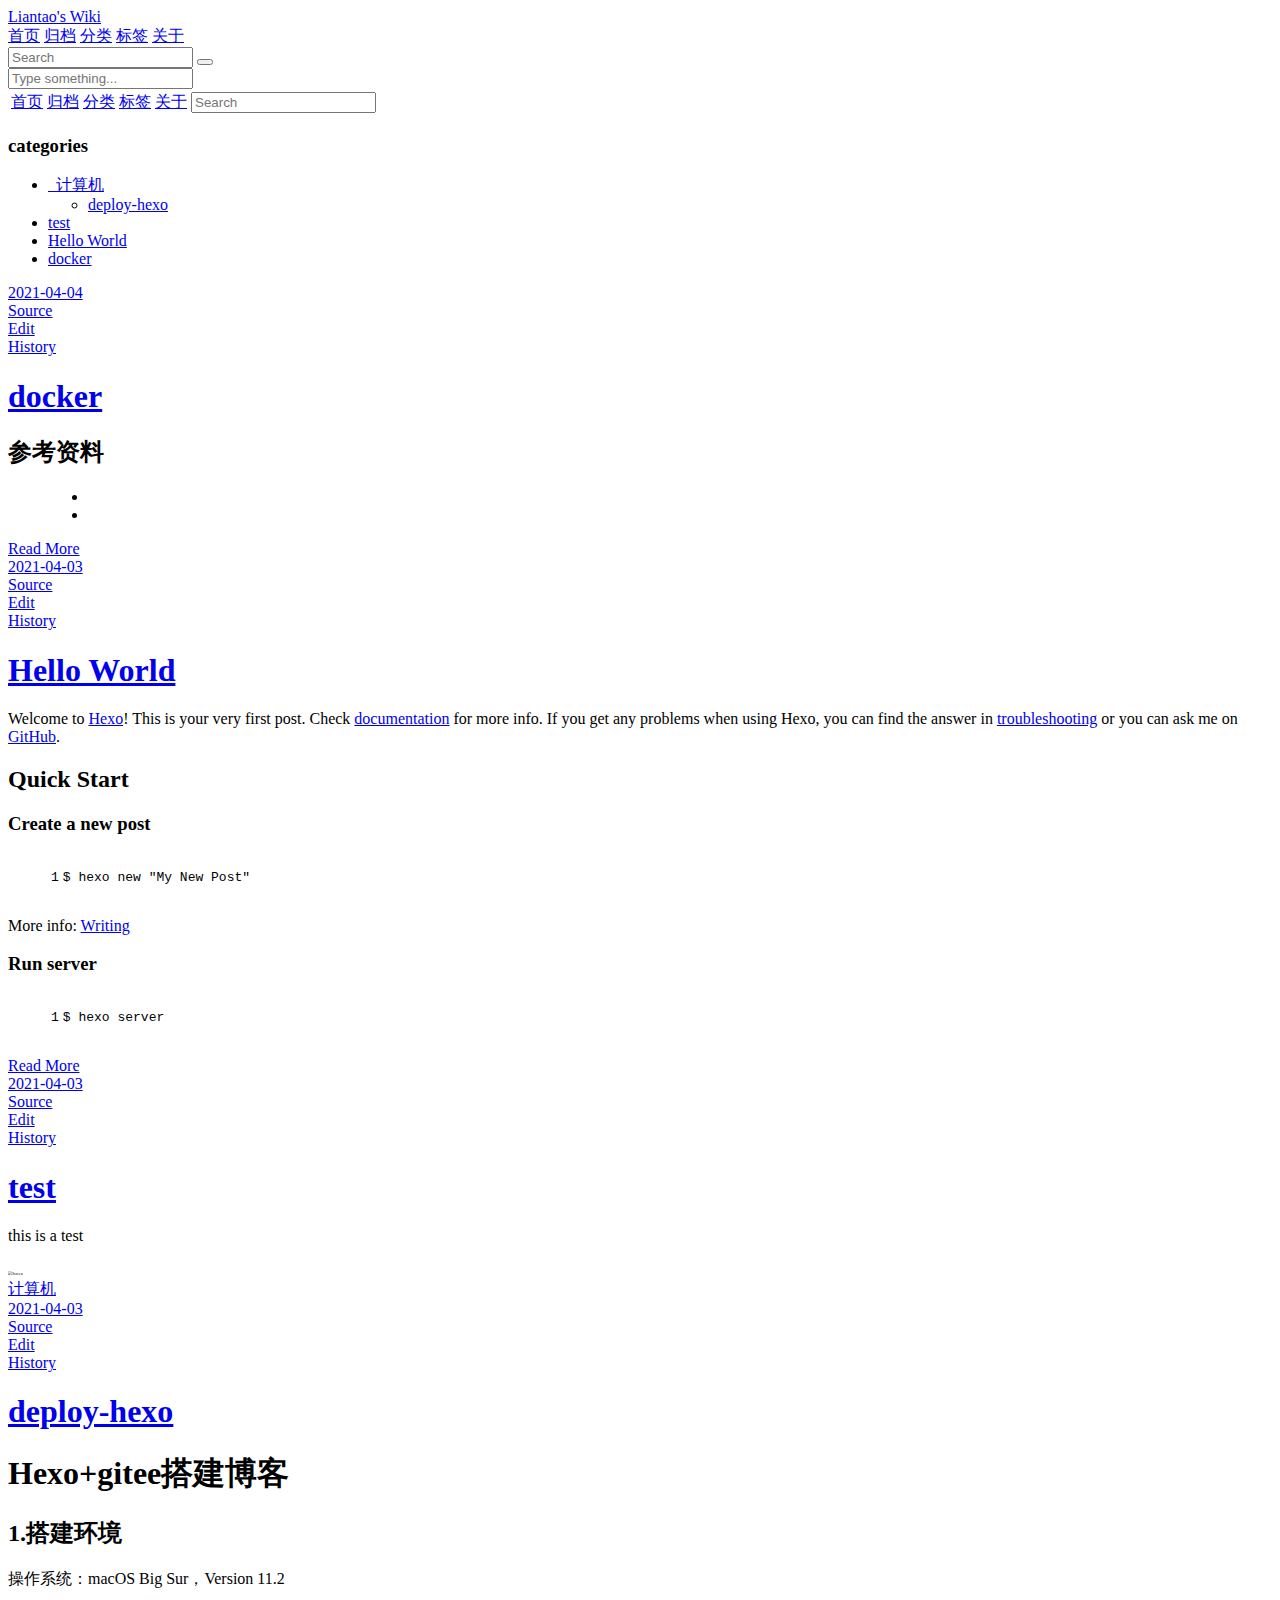
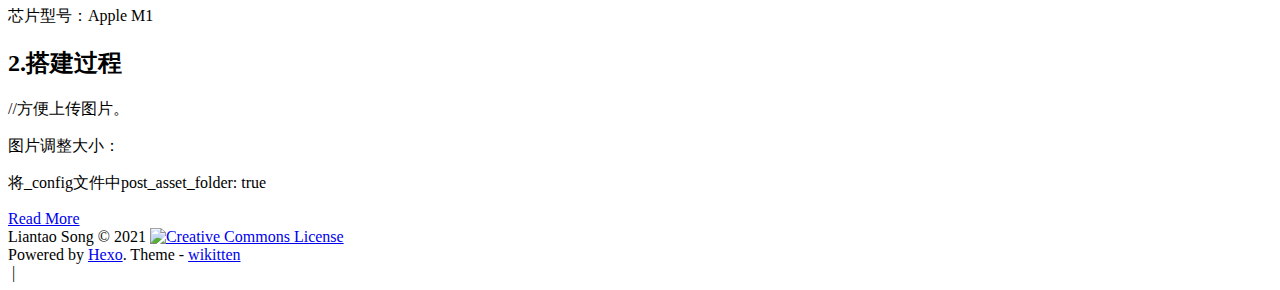
==== index.html @ d0d66e6c "Site updated: 2021-04-04 11:53:54" ====
<!DOCTYPE html>
<html lang=en>
<head>
    <meta charset="utf-8">
    
    <title>Liantao&#39;s Wiki</title>
    
    
        <meta name="keywords" content="Liantao&#39;s Wiki" />
    
    <meta name="viewport" content="width=device-width, initial-scale=1, maximum-scale=1" />
    <meta property="og:type" content="website">
<meta property="og:title" content="Liantao&#39;s Wiki">
<meta property="og:url" content="https://sultimer.gitee.io/blog/index.html">
<meta property="og:site_name" content="Liantao&#39;s Wiki">
<meta property="og:locale" content="en_US">
<meta property="article:author" content="Liantao Song">
<meta name="twitter:card" content="summary">
    

    
        <link rel="alternate" href="/atom.xml" title="Liantao&#39;s Wiki" type="application/atom+xml" />
    

    
        <link rel="icon" href="/blog/favicon.ico" />
    

    
<link rel="stylesheet" href="/blog/libs/font-awesome/css/font-awesome.min.css">

    
<link rel="stylesheet" href="/blog/libs/open-sans/styles.css">

    
<link rel="stylesheet" href="/blog/libs/source-code-pro/styles.css">


    
<link rel="stylesheet" href="/blog/css/style.css">

    
<script src="/blog/libs/jquery/2.1.3/jquery.min.js"></script>

    
<script src="/blog/libs/jquery/plugins/cookie/1.4.1/jquery.cookie.js"></script>

    
    
        
<link rel="stylesheet" href="/blog/libs/lightgallery/css/lightgallery.min.css">

    
    
        
<link rel="stylesheet" href="/blog/libs/justified-gallery/justifiedGallery.min.css">

    
    
    
    


    
        <script async src="//busuanzi.ibruce.info/busuanzi/2.3/busuanzi.pure.mini.js"></script>
    
<meta name="generator" content="Hexo 5.4.0"></head>

<body>
    <div id="container">
        <header id="header">
    <div id="header-main" class="header-inner">
        <div class="outer">
            <a href="/blog/" id="logo">
                <i class="logo"></i>
                <span class="site-title">Liantao&#39;s Wiki</span>
            </a>
            <nav id="main-nav">
                
                    <a class="main-nav-link" href="/blog/">首页</a>
                
                    <a class="main-nav-link" href="/blog/archives">归档</a>
                
                    <a class="main-nav-link" href="/blog/categories">分类</a>
                
                    <a class="main-nav-link" href="/blog/tags">标签</a>
                
                    <a class="main-nav-link" href="/blog/about">关于</a>
                
            </nav>
            
            <div id="search-form-wrap">

    <form class="search-form">
        <input type="text" class="ins-search-input search-form-input" placeholder="Search" />
        <button type="submit" class="search-form-submit"></button>
    </form>
    <div class="ins-search">
    <div class="ins-search-mask"></div>
    <div class="ins-search-container">
        <div class="ins-input-wrapper">
            <input type="text" class="ins-search-input" placeholder="Type something..." />
            <span class="ins-close ins-selectable"><i class="fa fa-times-circle"></i></span>
        </div>
        <div class="ins-section-wrapper">
            <div class="ins-section-container"></div>
        </div>
    </div>
</div>
<script>
(function (window) {
    var INSIGHT_CONFIG = {
        TRANSLATION: {
            POSTS: 'Posts',
            PAGES: 'Pages',
            CATEGORIES: 'Categories',
            TAGS: 'Tags',
            UNTITLED: '(Untitled)',
        },
        ROOT_URL: '/blog/',
        CONTENT_URL: '/blog/content.json',
    };
    window.INSIGHT_CONFIG = INSIGHT_CONFIG;
})(window);
</script>

<script src="/blog/js/insight.js"></script>


</div>
        </div>
    </div>
    <div id="main-nav-mobile" class="header-sub header-inner">
        <table class="menu outer">
            <tr>
                
                    <td><a class="main-nav-link" href="/blog/">首页</a></td>
                
                    <td><a class="main-nav-link" href="/blog/archives">归档</a></td>
                
                    <td><a class="main-nav-link" href="/blog/categories">分类</a></td>
                
                    <td><a class="main-nav-link" href="/blog/tags">标签</a></td>
                
                    <td><a class="main-nav-link" href="/blog/about">关于</a></td>
                
                <td>
                    
    <div class="search-form">
        <input type="text" class="ins-search-input search-form-input" placeholder="Search" />
    </div>

                </td>
            </tr>
        </table>
    </div>
</header>

        <div class="outer">
            
            
                <aside id="sidebar">
   
        
    <div class="widget-wrap" id='categories'>
        <h3 class="widget-title">
            <span>categories</span>
            &nbsp;
            <a id='allExpand' href="#">
                <i class="fa fa-angle-double-down fa-2x"></i>
            </a>
        </h3>
        
        
        
         <ul class="unstyled" id="tree" > 
                    <li class="directory">
                        <a href="#" data-role="directory">
                            <i class="fa fa-folder"></i>
                            &nbsp;
                            计算机
                        </a>
                         <ul class="unstyled" id="tree" >  <li class="file"><a href="/blog/2021/04/03/deploy-hexo/">deploy-hexo</a></li>  </ul> 
                    </li> 
                     <li class="file"><a href="/blog/2021/04/03/test/">test</a></li>  <li class="file"><a href="/blog/2021/04/03/hello-world/">Hello World</a></li>  <li class="file"><a href="/blog/2021/04/04/docker/">docker</a></li>  </ul> 
    </div>
    <script>
        $(document).ready(function() {
            var iconFolderOpenClass  = 'fa-folder-open';
            var iconFolderCloseClass = 'fa-folder';
            var iconAllExpandClass = 'fa-angle-double-down';
            var iconAllPackClass = 'fa-angle-double-up';
            // Handle directory-tree expansion:
            // 左键单独展开目录
            $(document).on('click', '#categories a[data-role="directory"]', function (event) {
                event.preventDefault();

                var icon = $(this).children('.fa');
                var expanded = icon.hasClass(iconFolderOpenClass);
                var subtree = $(this).siblings('ul');
                icon.removeClass(iconFolderOpenClass).removeClass(iconFolderCloseClass);
                if (expanded) {
                    if (typeof subtree != 'undefined') {
                        subtree.slideUp({ duration: 100 });
                    }
                    icon.addClass(iconFolderCloseClass);
                } else {
                    if (typeof subtree != 'undefined') {
                        subtree.slideDown({ duration: 100 });
                    }
                    icon.addClass(iconFolderOpenClass);
                }
            });
            // 右键展开下属所有目录
            $('#categories a[data-role="directory"]').bind("contextmenu", function(event){
                event.preventDefault();
                
                var icon = $(this).children('.fa');
                var expanded = icon.hasClass(iconFolderOpenClass);
                var listNode = $(this).siblings('ul');
                var subtrees = $.merge(listNode.find('li ul'), listNode);
                var icons = $.merge(listNode.find('.fa'), icon);
                icons.removeClass(iconFolderOpenClass).removeClass(iconFolderCloseClass);
                if(expanded) {
                    subtrees.slideUp({ duration: 100 });
                    icons.addClass(iconFolderCloseClass);
                } else {
                    subtrees.slideDown({ duration: 100 });
                    icons.addClass(iconFolderOpenClass);
                }
            })
            // 展开关闭所有目录按钮
            $(document).on('click', '#allExpand', function (event) {
                event.preventDefault();
                
                var icon = $(this).children('.fa');
                var expanded = icon.hasClass(iconAllExpandClass);
                icon.removeClass(iconAllExpandClass).removeClass(iconAllPackClass);
                if(expanded) {
                    $('#sidebar .fa.fa-folder').removeClass('fa-folder').addClass('fa-folder-open')
                    $('#categories li ul').slideDown({ duration: 100 });
                    icon.addClass(iconAllPackClass);
                } else {
                    $('#sidebar .fa.fa-folder-open').removeClass('fa-folder-open').addClass('fa-folder')
                    $('#categories li ul').slideUp({ duration: 100 });
                    icon.addClass(iconAllExpandClass);
                }
            });  
        });
    </script>

    
    <div id="toTop" class="fa fa-angle-up"></div>
</aside>
            
            <section id="main">
        <article id="post-docker" class="article article-type-post" itemscope itemprop="blogPost">
    <div class="article-inner">
        
        
            <header class="article-header">
                
                    <div class="article-meta">
                        
                        
                        
    <div class="article-date">
        <i class="fa fa-calendar"></i>
        <a href="/blog/2021/04/04/docker/">
            <time datetime="2021-04-04T03:53:34.000Z" itemprop="datePublished">2021-04-04</time>
        </a>
    </div>


                        
                            <i class="fa fa-bar-chart"></i>
                            <span id="busuanzi_container_site_pv"><span id="busuanzi_value_page_pv"></span></span>    
                        
                        
                            <div class="article-meta-button">
                                <a target="_blank" rel="noopener" href='https://gitee.com/sultimer/Wiki-site/raw/writing/source/_posts/docker.md'> Source </a>
                            </div>
                            <div class="article-meta-button">
                                <a target="_blank" rel="noopener" href='https://gitee.com/sultimer/Wiki-site/edit/writing/source/_posts/docker.md'> Edit </a>
                            </div>
                            <div class="article-meta-button">
                                <a target="_blank" rel="noopener" href='https://gitee.com/sultimer/Wiki-site/commits/writing/source/_posts/docker.md'> History </a>
                            </div>
                        
                    </div>
                
                
    
        <h1 itemprop="name">
            <a class="article-title" href="/blog/2021/04/04/docker/">docker</a>
        </h1>
    

            </header>
        
        
        <div class="article-entry" itemprop="articleBody">
        
        
            
                
                
                    
                    
                
                    
                    
                
                    
                    
                
                    
                    
                
                    
                    
                
                
                    
                    <p><h2 id="参考资料"><a href="#参考资料" class="headerlink" title="参考资料"></a>参考资料</h2><blockquote>
<ul>
<li><a href></a></li>
<li><a href></a></li>
</ul>
<p>
                
            
        
        
            </div>   
            <div class="article-more-link">
                <a href="/blog/2021/04/04/docker/#more">Read More</a>
            </div>
        
        <footer class="article-footer">
        </footer>
    </div>
</article>






    
        <article id="post-hello-world" class="article article-type-post" itemscope itemprop="blogPost">
    <div class="article-inner">
        
        
            <header class="article-header">
                
                    <div class="article-meta">
                        
                        
                        
    <div class="article-date">
        <i class="fa fa-calendar"></i>
        <a href="/blog/2021/04/03/hello-world/">
            <time datetime="2021-04-03T15:52:24.069Z" itemprop="datePublished">2021-04-03</time>
        </a>
    </div>


                        
                            <i class="fa fa-bar-chart"></i>
                            <span id="busuanzi_container_site_pv"><span id="busuanzi_value_page_pv"></span></span>    
                        
                        
                            <div class="article-meta-button">
                                <a target="_blank" rel="noopener" href='https://gitee.com/sultimer/Wiki-site/raw/writing/source/_posts/hello-world.md'> Source </a>
                            </div>
                            <div class="article-meta-button">
                                <a target="_blank" rel="noopener" href='https://gitee.com/sultimer/Wiki-site/edit/writing/source/_posts/hello-world.md'> Edit </a>
                            </div>
                            <div class="article-meta-button">
                                <a target="_blank" rel="noopener" href='https://gitee.com/sultimer/Wiki-site/commits/writing/source/_posts/hello-world.md'> History </a>
                            </div>
                        
                    </div>
                
                
    
        <h1 itemprop="name">
            <a class="article-title" href="/blog/2021/04/03/hello-world/">Hello World</a>
        </h1>
    

            </header>
        
        
        <div class="article-entry" itemprop="articleBody">
        
        
            
                
                
                    
                    
                
                    
                    
                
                    
                    
                
                    
                    
                
                    
                    
                
                
                    
                    <p><p>Welcome to <a target="_blank" rel="noopener" href="https://hexo.io/">Hexo</a>! This is your very first post. Check <a target="_blank" rel="noopener" href="https://hexo.io/docs/">documentation</a> for more info. If you get any problems when using Hexo, you can find the answer in <a target="_blank" rel="noopener" href="https://hexo.io/docs/troubleshooting.html">troubleshooting</a> or you can ask me on <a target="_blank" rel="noopener" href="https://github.com/hexojs/hexo/issues">GitHub</a>.</p>
<h2 id="Quick-Start"><a href="#Quick-Start" class="headerlink" title="Quick Start"></a>Quick Start</h2><h3 id="Create-a-new-post"><a href="#Create-a-new-post" class="headerlink" title="Create a new post"></a>Create a new post</h3><figure class="highlight bash"><table><tr><td class="gutter"><pre><span class="line">1</span><br></pre></td><td class="code"><pre><span class="line">$ hexo new <span class="string">&quot;My New Post&quot;</span></span><br></pre></td></tr></table></figure>

<p>More info: <a target="_blank" rel="noopener" href="https://hexo.io/docs/writing.html">Writing</a></p>
<h3 id="Run-server"><a href="#Run-server" class="headerlink" title="Run server"></a>Run server</h3><figure class="highlight bash"><table><tr><td class="gutter"><pre><span class="line">1</span><br></pre></td><td class="code"><pre><span class="line">$ hexo server</span><br></pre></td></tr></table></figure>
<p>
                
            
        
        
            </div>   
            <div class="article-more-link">
                <a href="/blog/2021/04/03/hello-world/#more">Read More</a>
            </div>
        
        <footer class="article-footer">
        </footer>
    </div>
</article>






    
        <article id="post-test" class="article article-type-post" itemscope itemprop="blogPost">
    <div class="article-inner">
        
        
            <header class="article-header">
                
                    <div class="article-meta">
                        
                        
                        
    <div class="article-date">
        <i class="fa fa-calendar"></i>
        <a href="/blog/2021/04/03/test/">
            <time datetime="2021-04-03T14:16:32.000Z" itemprop="datePublished">2021-04-03</time>
        </a>
    </div>


                        
                            <i class="fa fa-bar-chart"></i>
                            <span id="busuanzi_container_site_pv"><span id="busuanzi_value_page_pv"></span></span>    
                        
                        
                            <div class="article-meta-button">
                                <a target="_blank" rel="noopener" href='https://gitee.com/sultimer/Wiki-site/raw/writing/source/_posts/test.md'> Source </a>
                            </div>
                            <div class="article-meta-button">
                                <a target="_blank" rel="noopener" href='https://gitee.com/sultimer/Wiki-site/edit/writing/source/_posts/test.md'> Edit </a>
                            </div>
                            <div class="article-meta-button">
                                <a target="_blank" rel="noopener" href='https://gitee.com/sultimer/Wiki-site/commits/writing/source/_posts/test.md'> History </a>
                            </div>
                        
                    </div>
                
                
    
        <h1 itemprop="name">
            <a class="article-title" href="/blog/2021/04/03/test/">test</a>
        </h1>
    

            </header>
        
        
        <div class="article-entry" itemprop="articleBody">
        
        
            
                
                
                    
                    
                
                    
                    
                
                    
                    
                
                    
                    
                
            
        
        
            <p>this is a test</p>
<img src="/blog/2021/04/03/test/Screen.png" alt="Screen" style="zoom:25%;">


            </div>
        
        <footer class="article-footer">
        </footer>
    </div>
</article>






    
        <article id="post-deploy-hexo" class="article article-type-post" itemscope itemprop="blogPost">
    <div class="article-inner">
        
        
            <header class="article-header">
                
                    <div class="article-meta">
                        
    <div class="article-category">
    	<i class="fa fa-folder"></i>
        <a class="article-category-link" href="/blog/categories/%E8%AE%A1%E7%AE%97%E6%9C%BA/">计算机</a>
    </div>

                        
                        
    <div class="article-date">
        <i class="fa fa-calendar"></i>
        <a href="/blog/2021/04/03/deploy-hexo/">
            <time datetime="2021-04-03T05:39:02.000Z" itemprop="datePublished">2021-04-03</time>
        </a>
    </div>


                        
                            <i class="fa fa-bar-chart"></i>
                            <span id="busuanzi_container_site_pv"><span id="busuanzi_value_page_pv"></span></span>    
                        
                        
                            <div class="article-meta-button">
                                <a target="_blank" rel="noopener" href='https://gitee.com/sultimer/Wiki-site/raw/writing/source/_posts/deploy-hexo.md'> Source </a>
                            </div>
                            <div class="article-meta-button">
                                <a target="_blank" rel="noopener" href='https://gitee.com/sultimer/Wiki-site/edit/writing/source/_posts/deploy-hexo.md'> Edit </a>
                            </div>
                            <div class="article-meta-button">
                                <a target="_blank" rel="noopener" href='https://gitee.com/sultimer/Wiki-site/commits/writing/source/_posts/deploy-hexo.md'> History </a>
                            </div>
                        
                    </div>
                
                
    
        <h1 itemprop="name">
            <a class="article-title" href="/blog/2021/04/03/deploy-hexo/">deploy-hexo</a>
        </h1>
    

            </header>
        
        
        <div class="article-entry" itemprop="articleBody">
        
        
            
                
                
                    
                    
                
                    
                    
                
                    
                    
                
                    
                    
                
                    
                    
                
                
                    
                    <p><h1 id="Hexo-gitee搭建博客"><a href="#Hexo-gitee搭建博客" class="headerlink" title="Hexo+gitee搭建博客"></a>Hexo+gitee搭建博客</h1><h2 id="1-搭建环境"><a href="#1-搭建环境" class="headerlink" title="1.搭建环境"></a>1.搭建环境</h2><p>操作系统：macOS Big Sur，Version 11.2</p>
<p>芯片型号：Apple M1</p>
<h2 id="2-搭建过程"><a href="#2-搭建过程" class="headerlink" title="2.搭建过程"></a>2.搭建过程</h2><p>//方便上传图片。</p>
<p>图片调整大小：</p>
<p>将_config文件中post_asset_folder: true </p>
<p>
                
            
        
        
            </div>   
            <div class="article-more-link">
                <a href="/blog/2021/04/03/deploy-hexo/#more">Read More</a>
            </div>
        
        <footer class="article-footer">
        </footer>
    </div>
</article>






    
</section>
        </div>
        <footer id="footer">
    <div class="outer">
        <div id="footer-info" class="inner">
            Liantao Song &copy; 2021 
            <a rel="license noopener" target="_blank" href="http://creativecommons.org/licenses/by-nc-nd/4.0/"><img alt="Creative Commons License" style="border-width:0" src="https://i.creativecommons.org/l/by-nc-nd/4.0/80x15.png" /></a>
            <br> Powered by <a href="http://hexo.io/" target="_blank">Hexo</a>. Theme - <a target="_blank" rel="noopener" href="https://github.com/zthxxx/hexo-theme-Wikitten">wikitten</a>
            
                <br>
                <span id="busuanzi_container_site_pv"><i class="fa fa-eye"></i> <span id="busuanzi_value_site_pv"></span></span>
                &nbsp;|&nbsp;
                <span id="busuanzi_container_site_pv"><i class="fa fa-user"></i> <span id="busuanzi_value_site_uv"></span></span>
            
        </div>
    </div>
</footer>

        

    
        
<script src="/blog/libs/lightgallery/js/lightgallery.min.js"></script>

        
<script src="/blog/libs/lightgallery/js/lg-thumbnail.min.js"></script>

        
<script src="/blog/libs/lightgallery/js/lg-pager.min.js"></script>

        
<script src="/blog/libs/lightgallery/js/lg-autoplay.min.js"></script>

        
<script src="/blog/libs/lightgallery/js/lg-fullscreen.min.js"></script>

        
<script src="/blog/libs/lightgallery/js/lg-zoom.min.js"></script>

        
<script src="/blog/libs/lightgallery/js/lg-hash.min.js"></script>

        
<script src="/blog/libs/lightgallery/js/lg-share.min.js"></script>

        
<script src="/blog/libs/lightgallery/js/lg-video.min.js"></script>

    
    
        
<script src="/blog/libs/justified-gallery/jquery.justifiedGallery.min.js"></script>

    
    
        <script type="text/x-mathjax-config">
    MathJax.Hub.Config({
        tex2jax: {
            inlineMath: [ ["$","$"], ["\\(","\\)"] ],
            skipTags: ['script', 'noscript', 'style', 'textarea', 'pre', 'code'],
            processEscapes: true,
            TeX: {
                equationNumbers: {
                  autoNumber: 'AMS'
                }
            }
        }
    });
    MathJax.Hub.Queue(function() {
        var all = MathJax.Hub.getAllJax();
        for (var i = 0; i < all.length; ++i)
            all[i].SourceElement().parentNode.className += ' has-jax';
    });
</script>
<script async src="//cdnjs.cloudflare.com/ajax/libs/mathjax/2.7.1/MathJax.js?config=TeX-AMS-MML_HTMLorMML"></script>
    



<!-- Custom Scripts -->

<script src="/blog/js/main.js"></script>


    </div>
</body>
</html>
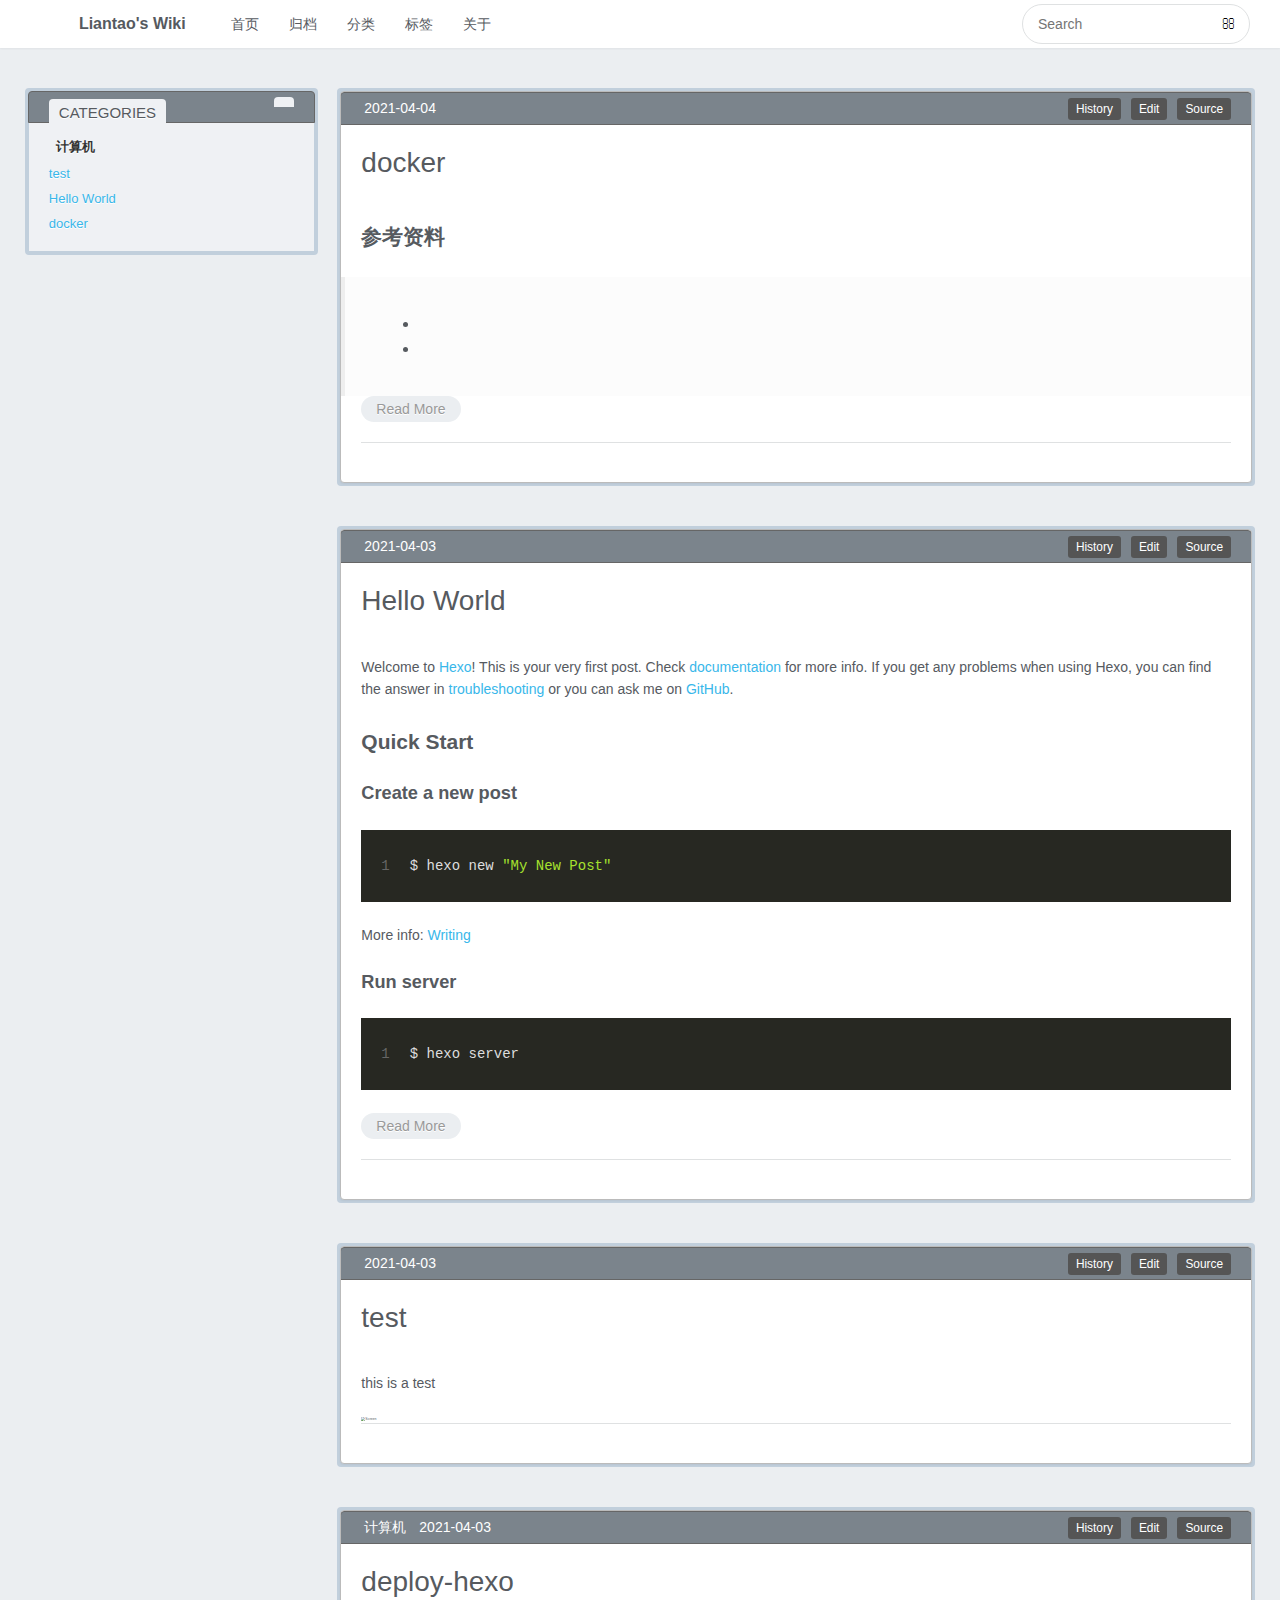
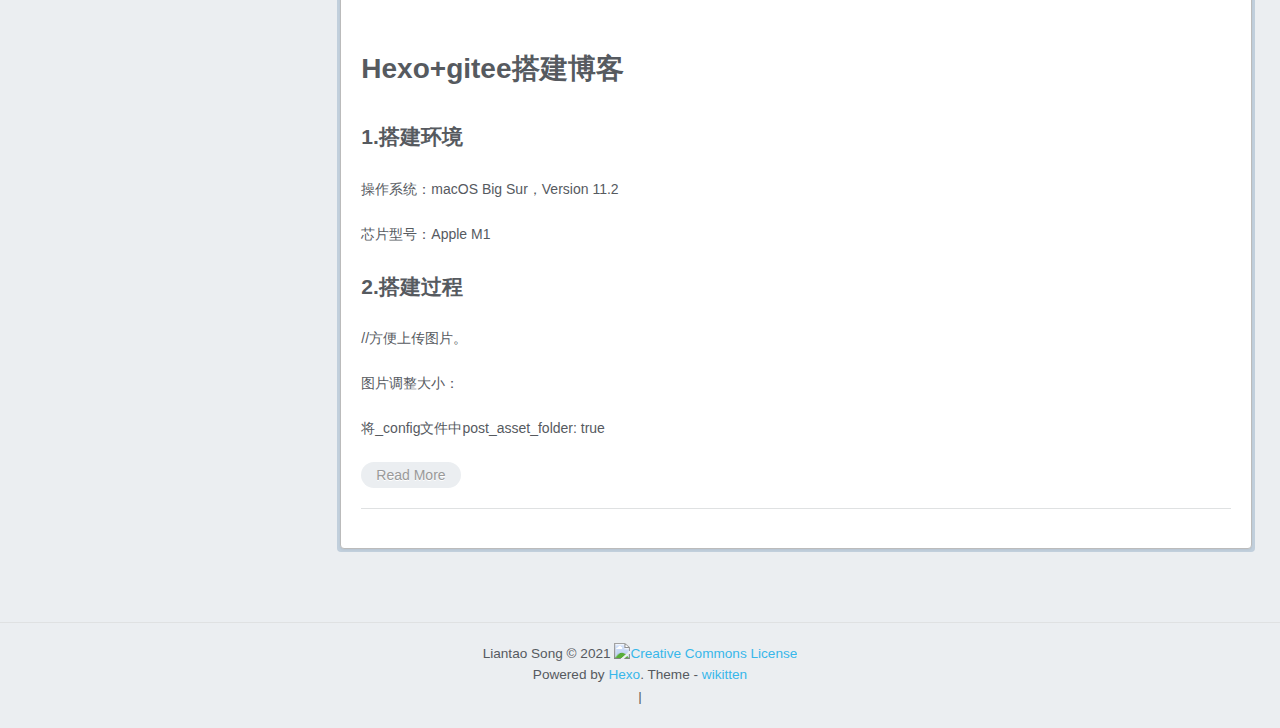
==== commit 35a92a62: "Site updated: 2021-04-04 12:45:49" ====
--- a/index.html
+++ b/index.html
@@ -11,7 +11,7 @@
     <meta name="viewport" content="width=device-width, initial-scale=1, maximum-scale=1" />
     <meta property="og:type" content="website">
 <meta property="og:title" content="Liantao&#39;s Wiki">
-<meta property="og:url" content="https://sultimer.gitee.io/blog/index.html">
+<meta property="og:url" content="https://sultimer.github.io/index.html">
 <meta property="og:site_name" content="Liantao&#39;s Wiki">
 <meta property="og:locale" content="en_US">
 <meta property="article:author" content="Liantao Song">
@@ -23,37 +23,37 @@
     
 
     
-        <link rel="icon" href="/blog/favicon.ico" />
-    
-
-    
-<link rel="stylesheet" href="/blog/libs/font-awesome/css/font-awesome.min.css">
-
-    
-<link rel="stylesheet" href="/blog/libs/open-sans/styles.css">
-
-    
-<link rel="stylesheet" href="/blog/libs/source-code-pro/styles.css">
-
-
-    
-<link rel="stylesheet" href="/blog/css/style.css">
-
-    
-<script src="/blog/libs/jquery/2.1.3/jquery.min.js"></script>
-
-    
-<script src="/blog/libs/jquery/plugins/cookie/1.4.1/jquery.cookie.js"></script>
-
-    
-    
-        
-<link rel="stylesheet" href="/blog/libs/lightgallery/css/lightgallery.min.css">
-
-    
-    
-        
-<link rel="stylesheet" href="/blog/libs/justified-gallery/justifiedGallery.min.css">
+        <link rel="icon" href="/favicon.ico" />
+    
+
+    
+<link rel="stylesheet" href="/libs/font-awesome/css/font-awesome.min.css">
+
+    
+<link rel="stylesheet" href="/libs/open-sans/styles.css">
+
+    
+<link rel="stylesheet" href="/libs/source-code-pro/styles.css">
+
+
+    
+<link rel="stylesheet" href="/css/style.css">
+
+    
+<script src="/libs/jquery/2.1.3/jquery.min.js"></script>
+
+    
+<script src="/libs/jquery/plugins/cookie/1.4.1/jquery.cookie.js"></script>
+
+    
+    
+        
+<link rel="stylesheet" href="/libs/lightgallery/css/lightgallery.min.css">
+
+    
+    
+        
+<link rel="stylesheet" href="/libs/justified-gallery/justifiedGallery.min.css">
 
     
     
@@ -71,21 +71,21 @@
         <header id="header">
     <div id="header-main" class="header-inner">
         <div class="outer">
-            <a href="/blog/" id="logo">
+            <a href="/" id="logo">
                 <i class="logo"></i>
                 <span class="site-title">Liantao&#39;s Wiki</span>
             </a>
             <nav id="main-nav">
                 
-                    <a class="main-nav-link" href="/blog/">首页</a>
-                
-                    <a class="main-nav-link" href="/blog/archives">归档</a>
-                
-                    <a class="main-nav-link" href="/blog/categories">分类</a>
-                
-                    <a class="main-nav-link" href="/blog/tags">标签</a>
-                
-                    <a class="main-nav-link" href="/blog/about">关于</a>
+                    <a class="main-nav-link" href="/">首页</a>
+                
+                    <a class="main-nav-link" href="/archives">归档</a>
+                
+                    <a class="main-nav-link" href="/categories">分类</a>
+                
+                    <a class="main-nav-link" href="/tags">标签</a>
+                
+                    <a class="main-nav-link" href="/about">关于</a>
                 
             </nav>
             
@@ -117,14 +117,14 @@
             TAGS: 'Tags',
             UNTITLED: '(Untitled)',
         },
-        ROOT_URL: '/blog/',
-        CONTENT_URL: '/blog/content.json',
+        ROOT_URL: '/',
+        CONTENT_URL: '/content.json',
     };
     window.INSIGHT_CONFIG = INSIGHT_CONFIG;
 })(window);
 </script>
 
-<script src="/blog/js/insight.js"></script>
+<script src="/js/insight.js"></script>
 
 
 </div>
@@ -134,15 +134,15 @@
         <table class="menu outer">
             <tr>
                 
-                    <td><a class="main-nav-link" href="/blog/">首页</a></td>
-                
-                    <td><a class="main-nav-link" href="/blog/archives">归档</a></td>
-                
-                    <td><a class="main-nav-link" href="/blog/categories">分类</a></td>
-                
-                    <td><a class="main-nav-link" href="/blog/tags">标签</a></td>
-                
-                    <td><a class="main-nav-link" href="/blog/about">关于</a></td>
+                    <td><a class="main-nav-link" href="/">首页</a></td>
+                
+                    <td><a class="main-nav-link" href="/archives">归档</a></td>
+                
+                    <td><a class="main-nav-link" href="/categories">分类</a></td>
+                
+                    <td><a class="main-nav-link" href="/tags">标签</a></td>
+                
+                    <td><a class="main-nav-link" href="/about">关于</a></td>
                 
                 <td>
                     
@@ -180,9 +180,9 @@
                             &nbsp;
                             计算机
                         </a>
-                         <ul class="unstyled" id="tree" >  <li class="file"><a href="/blog/2021/04/03/deploy-hexo/">deploy-hexo</a></li>  </ul> 
+                         <ul class="unstyled" id="tree" >  <li class="file"><a href="/2021/04/03/deploy-hexo/">deploy-hexo</a></li>  </ul> 
                     </li> 
-                     <li class="file"><a href="/blog/2021/04/03/test/">test</a></li>  <li class="file"><a href="/blog/2021/04/03/hello-world/">Hello World</a></li>  <li class="file"><a href="/blog/2021/04/04/docker/">docker</a></li>  </ul> 
+                     <li class="file"><a href="/2021/04/03/test/">test</a></li>  <li class="file"><a href="/2021/04/03/hello-world/">Hello World</a></li>  <li class="file"><a href="/2021/04/04/docker/">docker</a></li>  </ul> 
     </div>
     <script>
         $(document).ready(function() {
@@ -266,7 +266,7 @@
                         
     <div class="article-date">
         <i class="fa fa-calendar"></i>
-        <a href="/blog/2021/04/04/docker/">
+        <a href="/2021/04/04/docker/">
             <time datetime="2021-04-04T03:53:34.000Z" itemprop="datePublished">2021-04-04</time>
         </a>
     </div>
@@ -292,7 +292,7 @@
                 
     
         <h1 itemprop="name">
-            <a class="article-title" href="/blog/2021/04/04/docker/">docker</a>
+            <a class="article-title" href="/2021/04/04/docker/">docker</a>
         </h1>
     
 
@@ -334,7 +334,7 @@
         
             </div>   
             <div class="article-more-link">
-                <a href="/blog/2021/04/04/docker/#more">Read More</a>
+                <a href="/2021/04/04/docker/#more">Read More</a>
             </div>
         
         <footer class="article-footer">
@@ -360,7 +360,7 @@
                         
     <div class="article-date">
         <i class="fa fa-calendar"></i>
-        <a href="/blog/2021/04/03/hello-world/">
+        <a href="/2021/04/03/hello-world/">
             <time datetime="2021-04-03T15:52:24.069Z" itemprop="datePublished">2021-04-03</time>
         </a>
     </div>
@@ -386,7 +386,7 @@
                 
     
         <h1 itemprop="name">
-            <a class="article-title" href="/blog/2021/04/03/hello-world/">Hello World</a>
+            <a class="article-title" href="/2021/04/03/hello-world/">Hello World</a>
         </h1>
     
 
@@ -428,7 +428,7 @@
         
             </div>   
             <div class="article-more-link">
-                <a href="/blog/2021/04/03/hello-world/#more">Read More</a>
+                <a href="/2021/04/03/hello-world/#more">Read More</a>
             </div>
         
         <footer class="article-footer">
@@ -454,7 +454,7 @@
                         
     <div class="article-date">
         <i class="fa fa-calendar"></i>
-        <a href="/blog/2021/04/03/test/">
+        <a href="/2021/04/03/test/">
             <time datetime="2021-04-03T14:16:32.000Z" itemprop="datePublished">2021-04-03</time>
         </a>
     </div>
@@ -480,7 +480,7 @@
                 
     
         <h1 itemprop="name">
-            <a class="article-title" href="/blog/2021/04/03/test/">test</a>
+            <a class="article-title" href="/2021/04/03/test/">test</a>
         </h1>
     
 
@@ -509,7 +509,7 @@
         
         
             <p>this is a test</p>
-<img src="/blog/2021/04/03/test/Screen.png" alt="Screen" style="zoom:25%;">
+<img src="/2021/04/03/test/Screen.png" alt="Screen" style="zoom:25%;">
 
 
             </div>
@@ -535,14 +535,14 @@
                         
     <div class="article-category">
     	<i class="fa fa-folder"></i>
-        <a class="article-category-link" href="/blog/categories/%E8%AE%A1%E7%AE%97%E6%9C%BA/">计算机</a>
+        <a class="article-category-link" href="/categories/%E8%AE%A1%E7%AE%97%E6%9C%BA/">计算机</a>
     </div>
 
                         
                         
     <div class="article-date">
         <i class="fa fa-calendar"></i>
-        <a href="/blog/2021/04/03/deploy-hexo/">
+        <a href="/2021/04/03/deploy-hexo/">
             <time datetime="2021-04-03T05:39:02.000Z" itemprop="datePublished">2021-04-03</time>
         </a>
     </div>
@@ -568,7 +568,7 @@
                 
     
         <h1 itemprop="name">
-            <a class="article-title" href="/blog/2021/04/03/deploy-hexo/">deploy-hexo</a>
+            <a class="article-title" href="/2021/04/03/deploy-hexo/">deploy-hexo</a>
         </h1>
     
 
@@ -610,7 +610,7 @@
         
             </div>   
             <div class="article-more-link">
-                <a href="/blog/2021/04/03/deploy-hexo/#more">Read More</a>
+                <a href="/2021/04/03/deploy-hexo/#more">Read More</a>
             </div>
         
         <footer class="article-footer">
@@ -646,36 +646,36 @@
 
     
         
-<script src="/blog/libs/lightgallery/js/lightgallery.min.js"></script>
-
-        
-<script src="/blog/libs/lightgallery/js/lg-thumbnail.min.js"></script>
-
-        
-<script src="/blog/libs/lightgallery/js/lg-pager.min.js"></script>
-
-        
-<script src="/blog/libs/lightgallery/js/lg-autoplay.min.js"></script>
-
-        
-<script src="/blog/libs/lightgallery/js/lg-fullscreen.min.js"></script>
-
-        
-<script src="/blog/libs/lightgallery/js/lg-zoom.min.js"></script>
-
-        
-<script src="/blog/libs/lightgallery/js/lg-hash.min.js"></script>
-
-        
-<script src="/blog/libs/lightgallery/js/lg-share.min.js"></script>
-
-        
-<script src="/blog/libs/lightgallery/js/lg-video.min.js"></script>
-
-    
-    
-        
-<script src="/blog/libs/justified-gallery/jquery.justifiedGallery.min.js"></script>
+<script src="/libs/lightgallery/js/lightgallery.min.js"></script>
+
+        
+<script src="/libs/lightgallery/js/lg-thumbnail.min.js"></script>
+
+        
+<script src="/libs/lightgallery/js/lg-pager.min.js"></script>
+
+        
+<script src="/libs/lightgallery/js/lg-autoplay.min.js"></script>
+
+        
+<script src="/libs/lightgallery/js/lg-fullscreen.min.js"></script>
+
+        
+<script src="/libs/lightgallery/js/lg-zoom.min.js"></script>
+
+        
+<script src="/libs/lightgallery/js/lg-hash.min.js"></script>
+
+        
+<script src="/libs/lightgallery/js/lg-share.min.js"></script>
+
+        
+<script src="/libs/lightgallery/js/lg-video.min.js"></script>
+
+    
+    
+        
+<script src="/libs/justified-gallery/jquery.justifiedGallery.min.js"></script>
 
     
     
@@ -705,7 +705,7 @@
 
 <!-- Custom Scripts -->
 
-<script src="/blog/js/main.js"></script>
+<script src="/js/main.js"></script>
 
 
     </div>
--- a/css/style.css
+++ b/css/style.css
@@ -0,0 +1,2357 @@
+body {
+  width: 100%;
+}
+body:before,
+body:after {
+  content: "";
+  display: table;
+}
+body:after {
+  clear: both;
+}
+html,
+body,
+div,
+span,
+applet,
+object,
+iframe,
+h1,
+h2,
+h3,
+h4,
+h5,
+h6,
+p,
+blockquote,
+pre,
+a,
+abbr,
+acronym,
+address,
+big,
+cite,
+code,
+del,
+dfn,
+em,
+img,
+ins,
+kbd,
+q,
+s,
+samp,
+small,
+strike,
+strong,
+sub,
+sup,
+tt,
+var,
+dl,
+dt,
+dd,
+ol,
+ul,
+li,
+fieldset,
+form,
+label,
+legend,
+table,
+caption,
+tbody,
+tfoot,
+thead,
+tr,
+th,
+td {
+  margin: 0;
+  padding: 0;
+  border: 0;
+  outline: 0;
+  font-weight: inherit;
+  font-style: inherit;
+  font-family: inherit;
+  font-size: 100%;
+  vertical-align: baseline;
+}
+body {
+  line-height: 1;
+  color: #000;
+  background: #fff;
+}
+ol,
+ul {
+  list-style: none;
+}
+table {
+  border-collapse: separate;
+  border-spacing: 0;
+  vertical-align: middle;
+}
+caption,
+th,
+td {
+  text-align: left;
+  font-weight: normal;
+  vertical-align: middle;
+}
+a img {
+  border: none;
+}
+input,
+button {
+  margin: 0;
+  padding: 0;
+}
+input::-moz-focus-inner,
+button::-moz-focus-inner {
+  border: 0;
+  padding: 0;
+}
+html,
+body,
+#container {
+  height: 100%;
+}
+body {
+  color: #565a5f;
+  background: #ebeef1;
+  font: 14px "open sans", "Helvetica Neue", "Microsoft Yahei", Helvetica, Arial, sans-serif;
+  -webkit-text-size-adjust: 100%;
+}
+a {
+  color: #38b7ea;
+  text-decoration: none;
+}
+a:visited {
+  color: #38b7ea;
+}
+code {
+  margin: 0 2px;
+  color: #e96900;
+  padding: 3px 5px;
+  font-size: 0.8em;
+  border-radius: 2px;
+  font-family: "Source Code Pro", Consolas, Monaco, Menlo, Consolas, monospace;
+  background-color: #f8f8f8;
+}
+.outer {
+  max-width: 1900px;
+  margin: 0 auto;
+  padding: 0 15px;
+}
+.outer:before,
+.outer:after {
+  content: "";
+  display: table;
+}
+.outer:after {
+  clear: both;
+}
+@media screen and (max-width: 559px) {
+  .outer {
+    padding: 0;
+  }
+}
+.left,
+.alignleft {
+  float: left;
+}
+.right,
+.alignright {
+  float: right;
+}
+.clear {
+  clear: both;
+}
+.logo {
+  width: 40px;
+  height: 40px;
+  background-repeat: no-repeat;
+  background-image: url("/images/logo.png");
+  -webkit-background-size: 40px 40px;
+  -moz-background-size: 40px 40px;
+  background-size: 40px 40px;
+}
+#container {
+  position: relative;
+}
+#container > .outer {
+  margin-bottom: 30px;
+}
+@media screen and (min-width: 1200px) {
+  #main {
+    display: inline;
+    float: left;
+    width: 73.42105263157895%;
+    margin: 0 0.789473684210526%;
+  }
+}
+@media screen and (min-width: 800px) and (max-width: 1199px) {
+  #main {
+    display: inline;
+    float: left;
+    width: 63.421052631578945%;
+    margin: 0 0.789473684210526%;
+  }
+}
+@media screen and (min-width: 560px) and (max-width: 799px) {
+  #main {
+    width: 100%;
+  }
+}
+@media screen and (max-width: 559px) {
+  #main {
+    width: 100%;
+  }
+}
+.archive-article-header a,
+.layout-wrap-inner.tag-cloud a,
+.timeline-row .content h1 a,
+.timeline-row-major .title a,
+.archive-article-header a:visited,
+.layout-wrap-inner.tag-cloud a:visited,
+.timeline-row .content h1 a:visited,
+.timeline-row-major .title a:visited {
+  color: #565a5f;
+  -webkit-transition: 0.2s ease;
+  -moz-transition: 0.2s ease;
+  -ms-transition: 0.2s ease;
+  transition: 0.2s ease;
+}
+.archive-article-header a:hover,
+.layout-wrap-inner.tag-cloud a:hover,
+.timeline-row .content h1 a:hover,
+.timeline-row-major .title a:hover,
+.archive-article-header a:visited:hover,
+.layout-wrap-inner.tag-cloud a:visited:hover,
+.timeline-row .content h1 a:visited:hover,
+.timeline-row-major .title a:visited:hover {
+  color: #38b7ea;
+}
+.article-meta,
+.archive-year,
+.widget-title {
+  line-height: 1em;
+  text-decoration: none;
+  text-transform: uppercase;
+}
+#header,
+#profile .inner,
+.article-inner,
+#comments,
+.archive-article,
+.timeline-row .content,
+#toTop {
+  background: #fff;
+  -webkit-box-shadow: 0 1px 2px rgba(0,0,0,0.05);
+  box-shadow: 0 1px 2px rgba(0,0,0,0.05);
+}
+.article-entry h1,
+.widget h1 {
+  font-size: 2em;
+}
+.article-entry h2,
+.widget h2 {
+  font-size: 1.5em;
+}
+.article-entry h3,
+.widget h3 {
+  font-size: 1.3em;
+}
+.article-entry h4,
+.widget h4 {
+  font-size: 1.2em;
+}
+.article-entry h5,
+.widget h5 {
+  font-size: 1em;
+}
+.article-entry h6,
+.widget h6 {
+  font-size: 1em;
+  color: #999;
+}
+.article-entry hr,
+.widget hr {
+  border: 1px dashed #dfe1e2;
+}
+.article-entry strong,
+.widget strong {
+  font-weight: bold;
+}
+.article-entry em,
+.widget em,
+.article-entry cite,
+.widget cite {
+  font-style: italic;
+}
+.article-entry sup,
+.widget sup,
+.article-entry sub,
+.widget sub {
+  font-size: 0.75em;
+  line-height: 0;
+  position: relative;
+  vertical-align: baseline;
+}
+.article-entry sup,
+.widget sup {
+  top: -0.5em;
+}
+.article-entry sub,
+.widget sub {
+  bottom: -0.2em;
+}
+.article-entry small,
+.widget small {
+  font-size: 0.85em;
+}
+.article-entry acronym,
+.widget acronym,
+.article-entry abbr,
+.widget abbr {
+  border-bottom: 1px dotted;
+}
+.article-entry ul,
+.widget ul,
+.article-entry ol,
+.widget ol,
+.article-entry dl,
+.widget dl {
+  margin: 0 20px;
+  line-height: 1.6em;
+}
+.article-entry ul ul,
+.widget ul ul,
+.article-entry ol ul,
+.widget ol ul,
+.article-entry ul ol,
+.widget ul ol,
+.article-entry ol ol,
+.widget ol ol {
+  margin-top: 0;
+  margin-bottom: 0;
+}
+.article-entry ul,
+.widget ul {
+  list-style: disc;
+}
+.article-entry ol,
+.widget ol {
+  list-style: decimal;
+}
+.article-entry dt,
+.widget dt {
+  font-weight: bold;
+}
+#header {
+  background: #fff;
+  position: relative;
+}
+#header a,
+#header a:visited {
+  white-space: nowrap;
+  -webkit-transition: 0.2s ease;
+  -moz-transition: 0.2s ease;
+  -ms-transition: 0.2s ease;
+  transition: 0.2s ease;
+  color: #565a5f;
+}
+#header a:hover {
+  color: #38b7ea;
+}
+.header-inner #logo,
+#main-nav,
+#sub-nav,
+#search-form-wrap {
+  height: 40px;
+  line-height: 40px;
+  padding: 4px 15px;
+}
+.header-inner #logo,
+#main-nav {
+  float: left;
+}
+#sub-nav,
+#search-form-wrap {
+  float: right;
+}
+.header-inner {
+  height: 100%;
+  position: relative;
+}
+.header-inner #logo {
+  display: inline-block;
+}
+.header-inner #logo .logo {
+  margin-right: 5px;
+  display: inline-block;
+}
+.header-inner #logo .site-title {
+  font-size: 16px;
+  display: inline-block;
+  vertical-align: top;
+  font-weight: 600;
+}
+#header-title {
+  text-align: center;
+  height: 40px;
+  position: absolute;
+  top: 50%;
+  left: 0;
+  margin-top: -20px;
+}
+.header-sub {
+  border-top: 1px solid #dfe1e2;
+}
+.header-sub ul {
+  margin: 0 15px;
+}
+.header-sub ul:before,
+.header-sub ul:after {
+  content: "";
+  display: table;
+}
+.header-sub ul:after {
+  clear: both;
+}
+.header-sub ul li {
+  float: left;
+  margin: 0 10px;
+}
+.header-sub ul li a {
+  display: inline-block;
+  line-height: 36px;
+}
+.header-sub .main-nav-link {
+  display: inline-block;
+  line-height: 36px;
+}
+@media screen and (min-width: 560px) and (max-width: 799px) {
+  #header-sub {
+    display: none;
+  }
+}
+@media screen and (max-width: 559px) {
+  #header-sub {
+    display: none;
+  }
+}
+@media screen and (min-width: 560px) and (max-width: 799px) {
+  #main-nav {
+    display: none;
+  }
+}
+@media screen and (max-width: 559px) {
+  #main-nav {
+    display: none;
+  }
+}
+@media screen and (min-width: 800px) and (max-width: 1199px) {
+  #main-nav-mobile {
+    display: none;
+  }
+}
+@media screen and (min-width: 1200px) {
+  #main-nav-mobile {
+    display: none;
+  }
+}
+.nav-icon,
+.main-nav-link {
+  float: left;
+  display: block;
+  padding: 0 15px;
+}
+.nav-icon {
+  text-align: center;
+  font-size: 14px;
+  width: 14px;
+  height: 14px;
+  position: relative;
+  cursor: pointer;
+  height: 40px !important;
+  line-height: 40px !important;
+}
+.main-nav-link {
+  font-weight: 300;
+}
+@media screen and (min-width: 1200px) {
+  #sub-nav {
+    display: none;
+  }
+}
+#sub-nav #profile-nav #profile-anchor {
+  display: block;
+  height: 40px;
+  line-height: 40px;
+}
+#sub-nav #profile-nav #profile-anchor:before,
+#sub-nav #profile-nav #profile-anchor:after {
+  content: "";
+  display: table;
+}
+#sub-nav #profile-nav #profile-anchor:after {
+  clear: both;
+}
+#sub-nav #profile-nav .avatar,
+#sub-nav #profile-nav .fa {
+  float: left;
+}
+#sub-nav #profile-nav .avatar {
+  width: 40px;
+  height: 40px;
+  margin-right: 8px;
+}
+#sub-nav #profile-nav .fa {
+  line-height: 40px;
+}
+@media screen and (max-width: 559px) {
+  #search-form-wrap {
+    display: none;
+  }
+}
+#search-form-wrap .search-form {
+  position: relative;
+}
+#search-form-wrap .search-form .search-form-input {
+  width: 100%;
+  padding: 0 30px 0 15px;
+  line-height: 40px;
+  height: 40px !important;
+  border-radius: 21px;
+}
+#search-form-wrap .search-form .search-form-input::-webkit-search-results-decoration,
+#search-form-wrap .search-form .search-form-input::-webkit-search-cancel-button {
+  -webkit-appearance: none;
+}
+#search-form-wrap .search-form .search-form-submit {
+  top: 50%;
+  right: 15px;
+  border: none;
+  cursor: pointer;
+  margin-top: -7px;
+  background: none;
+  position: absolute;
+  font: 13px font-icon;
+  font-family: 'FontAwesome';
+}
+#search-form-wrap .search-form .search-form-submit:before {
+  content: '\f002';
+}
+#search-form-wrap .search-form .search-form-submit:hover,
+#search-form-wrap .search-form .search-form-submit:focus {
+  color: #777;
+}
+.search-form-input,
+.search-form-input.ins-search-input,
+.search-form-input.st-ui-search-input,
+.search-form-input.st-default-search-input {
+  -webkit-appearance: textarea;
+  -webkit-appearance: textarea;
+  -moz-appearance: textarea;
+  appearance: textarea;
+  padding: 0;
+  width: 200px;
+  -webkit-box-shadow: none;
+  box-shadow: none;
+  color: #565a5f;
+  -webkit-transition: 0.2s ease;
+  -moz-transition: 0.2s ease;
+  -ms-transition: 0.2s ease;
+  transition: 0.2s ease;
+  -webkit-box-sizing: border-box;
+  -moz-box-sizing: border-box;
+  box-sizing: border-box;
+  height: auto !important;
+  line-height: 1.6em;
+  outline: none !important;
+  background: none !important;
+  font: 14px "open sans", "Helvetica Neue", "Microsoft Yahei", Helvetica, Arial, sans-serif;
+  border: 1px solid #dfe1e2 !important;
+}
+.search-form-input:focus,
+.search-form-input.ins-search-input:focus,
+.search-form-input.st-ui-search-input:focus,
+.search-form-input.st-default-search-input:focus {
+  border-color: #38b7ea !important;
+}
+.search-form-input::-webkit-search-results-decoration,
+.search-form-input.ins-search-input::-webkit-search-results-decoration,
+.search-form-input.st-ui-search-input::-webkit-search-results-decoration,
+.search-form-input.st-default-search-input::-webkit-search-results-decoration,
+.search-form-input::-webkit-search-cancel-button,
+.search-form-input.ins-search-input::-webkit-search-cancel-button,
+.search-form-input.st-ui-search-input::-webkit-search-cancel-button,
+.search-form-input.st-default-search-input::-webkit-search-cancel-button {
+  -webkit-appearance: none;
+}
+#main-nav-mobile {
+  overflow-y: hidden;
+  overflow-x: auto;
+}
+#main-nav-mobile .menu {
+  margin: 0;
+  height: 36px;
+}
+#main-nav-mobile .menu:before,
+#main-nav-mobile .menu:after {
+  content: "";
+  display: table;
+}
+#main-nav-mobile .menu:after {
+  clear: both;
+}
+#main-nav-mobile .menu .search-form-input {
+  display: none;
+  padding: 0 10px;
+  margin-right: 15px;
+  height: 30px;
+  line-height: 30px;
+  border-radius: 15px;
+}
+@media screen and (max-width: 559px) {
+  #main-nav-mobile .menu .search-form-input {
+    display: block;
+  }
+}
+#main-nav-mobile .menu .search-form-input::-webkit-search-results-decoration,
+#main-nav-mobile .menu .search-form-input::-webkit-search-cancel-button {
+  -webkit-appearance: none;
+}
+.bio {
+  text-align: center;
+}
+#profile .inner .bio h2 {
+  font-size: 1.3em;
+  font-weight: bold;
+  margin-top: 15px;
+}
+#profile .inner .bio p {
+  margin: 5px 20px 10px 20px;
+  text-align: justify;
+  max-width: 300px;
+  line-height: 1.5em;
+}
+.profile-block {
+  padding: 15px 20px;
+  border-bottom: 1px solid #dfe1e2;
+}
+.profile-block:last-child {
+  border-bottom: none;
+}
+#profile {
+  max-width: 287px;
+  display: inline;
+  float: left;
+  width: 23.42105263157895%;
+  margin: 0 0.789473684210526%;
+  display: none;
+}
+@media screen and (min-width: 1200px) {
+  #profile {
+    display: block;
+  }
+}
+#profile .inner {
+  margin-top: 40px;
+  background: #fff;
+  border: 4px solid #c1cfdc;
+  border-radius: 4px;
+}
+#profile .inner .base-info #avatar {
+  display: block;
+  margin: 10px auto 20px;
+  width: 128px;
+  height: 128px;
+}
+#profile .inner .base-info #name,
+#profile .inner .base-info #title,
+#profile .inner .base-info #location {
+  display: block;
+  text-align: center;
+}
+#profile .inner .base-info #name {
+  font-size: 20px;
+  font-weight: 600;
+}
+#profile .inner .base-info #location {
+  font-size: 12px;
+  margin-top: 5px;
+  color: #9a9ea3;
+}
+#profile .inner .base-info #location .fa {
+  margin-right: 5px;
+}
+#profile .inner .base-info #follow {
+  color: #fff;
+  width: 150px;
+  height: 40px;
+  display: block;
+  font-size: 14px;
+  line-height: 40px;
+  text-align: center;
+  margin: 20px auto 10px;
+  background: #38b7ea;
+  border-radius: 20px;
+  -webkit-transition: 0.2s ease;
+  -moz-transition: 0.2s ease;
+  -ms-transition: 0.2s ease;
+  transition: 0.2s ease;
+}
+#profile .inner .base-info #follow:hover {
+  background: #49c8fb;
+}
+#profile .inner .article-info {
+  padding: 0px;
+}
+#profile .inner .article-info:before,
+#profile .inner .article-info:after {
+  content: "";
+  display: table;
+}
+#profile .inner .article-info:after {
+  clear: both;
+}
+#profile .inner .article-info .article-info-block {
+  width: 50%;
+  float: left;
+  padding: 20px 15px;
+  text-align: center;
+  -webkit-box-sizing: border-box;
+  -moz-box-sizing: border-box;
+  box-sizing: border-box;
+  font-size: 20px;
+}
+#profile .inner .article-info .article-info-block span {
+  display: block;
+  font-size: 14px;
+  text-transform: uppercase;
+}
+#profile .inner .article-info .article-info-block:first-child {
+  border-right: 1px solid #dfe1e2;
+}
+#profile .inner .social-links > table {
+  width: 100%;
+}
+#profile .inner .social-links > table td {
+  text-align: center;
+  font-size: 24px;
+}
+#profile .inner .social-links > table td a {
+  position: relative;
+  -webkit-transition: 0.2s ease;
+  -moz-transition: 0.2s ease;
+  -ms-transition: 0.2s ease;
+  transition: 0.2s ease;
+  color: #898d92;
+}
+#profile .inner .social-links > table td a:hover {
+  color: #565a5f;
+}
+#profile .inner .social-links > table td a.tooltip:hover:after {
+  right: -50%;
+  top: -41px;
+  color: #fff;
+  background: #333;
+  font-size: 14px;
+  content: attr(title);
+  display: block;
+  padding: 5px 15px;
+  position: absolute;
+  white-space: nowrap;
+  border-radius: 2px;
+  text-transform: uppercase;
+  -webkit-box-shadow: 0 0 2px rgba(0,0,0,0.2);
+  box-shadow: 0 0 2px rgba(0,0,0,0.2);
+  z-index: 1;
+}
+#profile .inner .social-links > table td a.tooltip:hover:before {
+  top: -12px;
+  right: 8px;
+  border: solid;
+  border-color: #333 transparent;
+  border-width: 5px 5px 0 5px;
+  content: "";
+  display: block;
+  position: absolute;
+  z-index: 2;
+}
+#profile.card {
+  top: 50px;
+  right: 20px;
+  z-index: 999;
+  display: block;
+  min-width: 280px;
+  position: absolute;
+}
+#profile.card .profile-inner {
+  position: relative;
+  -webkit-box-shadow: 0 2px 5px rgba(0,0,0,0.2);
+  box-shadow: 0 2px 5px rgba(0,0,0,0.2);
+}
+#profile.card .profile-inner:before,
+#profile.card .profile-inner:after {
+  z-index: 1;
+  content: '';
+  top: -20px;
+  right: 10px;
+  position: absolute;
+  border-width: 10px;
+  border-style: solid;
+  border-color: transparent transparent #fff transparent;
+}
+#profile.card .profile-inner:after {
+  z-index: 0;
+  border-color: transparent transparent #ced0d1 transparent;
+}
+article {
+  padding: 3px;
+  border-radius: 4px;
+  background-color: #c1cfdc;
+}
+.article {
+  margin: 40px 0;
+}
+.article-inner {
+  overflow: hidden;
+  background: #fff;
+  border-radius: 4px;
+  border: 1px solid #bbb;
+}
+.article-banner {
+  width: 100%;
+  height: auto;
+}
+.article-header {
+  padding: 0 20px 0;
+}
+.article-header .article-title {
+  display: block;
+  margin-bottom: 14px;
+}
+.article-title {
+  font-size: 2em;
+  color: #565a5f;
+  text-decoration: none;
+  line-height: 1.3em;
+}
+a.article-title:visited {
+  color: #565a5f;
+}
+a.article-title:hover {
+  color: #38b7ea;
+}
+@media screen and (max-width: 559px) {
+  .article-title {
+    font-size: 1.6em;
+  }
+}
+@media screen and (min-width: 560px) and (max-width: 799px) {
+  .article-title {
+    font-size: 1.6em;
+  }
+}
+.article-meta {
+  text-transform: none;
+  line-height: 1.6em;
+}
+.article-meta:before,
+.article-meta:after {
+  content: "";
+  display: table;
+}
+.article-meta:after {
+  clear: both;
+}
+.article-meta > div {
+  float: left;
+  margin-right: 10px;
+}
+.article-meta > div .fa {
+  margin-right: 3px;
+}
+.article-meta a {
+  color: #565a5f;
+}
+.article-meta a:hover {
+  color: #38b7ea;
+}
+div.article-meta-button {
+  float: right;
+  margin-right: 0;
+  margin-left: 10px;
+}
+div.article-meta-button a {
+  padding: 4px 8px;
+  margin: 2px 0;
+  font-size: 85%;
+  background: #555;
+  border-radius: 3px;
+  text-transform: none;
+}
+div.article-meta-button a:hover {
+  background: #333;
+}
+.article-inner .article-meta {
+  line-height: 20px;
+  background: #7b848c;
+  margin: 0px -21px 20px -21px;
+  padding: 0 20px;
+  line-height: 30px;
+  border: 1px solid #666;
+  border-radius: 4px 4px 0 0;
+  color: #fff;
+}
+.article-inner .article-meta a {
+  color: #fff;
+}
+.article-category .fa-angle-right {
+  margin: 0 5px;
+}
+.article-tag .tag-link:before {
+  content: "#";
+}
+.article-entry {
+  color: #565a5f;
+  padding: 0 20px;
+  line-height: 1.6em;
+}
+.article-entry:before,
+.article-entry:after {
+  content: "";
+  display: table;
+}
+.article-entry:after {
+  clear: both;
+}
+.article-entry p,
+.article-entry table {
+  line-height: 1.6em;
+  margin: 1.6em 0;
+}
+.article-entry h1,
+.article-entry h2,
+.article-entry h3,
+.article-entry h4,
+.article-entry h5,
+.article-entry h6 {
+  font-weight: bold;
+  line-height: 1.3em;
+  margin: 1.3em 0;
+  display: table;
+}
+.article-entry h1 .headerlink,
+.article-entry h2 .headerlink,
+.article-entry h3 .headerlink,
+.article-entry h4 .headerlink,
+.article-entry h5 .headerlink,
+.article-entry h6 .headerlink {
+  float: left;
+  margin-left: -20px;
+  line-height: 1;
+}
+.article-entry h1 .headerlink::before,
+.article-entry h2 .headerlink::before,
+.article-entry h3 .headerlink::before,
+.article-entry h4 .headerlink::before,
+.article-entry h5 .headerlink::before,
+.article-entry h6 .headerlink::before {
+  content: "#";
+  visibility: hidden;
+}
+.article-entry h1:hover .headerlink,
+.article-entry h2:hover .headerlink,
+.article-entry h3:hover .headerlink,
+.article-entry h4:hover .headerlink,
+.article-entry h5:hover .headerlink,
+.article-entry h6:hover .headerlink {
+  text-decoration: none;
+}
+.article-entry h1:hover .headerlink::before,
+.article-entry h2:hover .headerlink::before,
+.article-entry h3:hover .headerlink::before,
+.article-entry h4:hover .headerlink::before,
+.article-entry h5:hover .headerlink::before,
+.article-entry h6:hover .headerlink::before {
+  visibility: visible;
+}
+.article-entry a {
+  color: #38b7ea;
+  text-decoration: none;
+}
+.article-entry a:hover {
+  text-decoration: underline;
+}
+.article-entry ul,
+.article-entry ol,
+.article-entry dl {
+  margin-top: 1.6em;
+  margin-bottom: 1.6em;
+}
+.article-entry ul li.task-list,
+.article-entry ol li.task-list,
+.article-entry dl li.task-list {
+  margin-left: 0;
+  list-style: none;
+}
+.article-entry img,
+.article-entry video {
+  max-width: 100%;
+  height: auto;
+  display: block;
+  margin: auto;
+}
+.article-entry iframe {
+  border: none;
+}
+.article-entry table {
+  width: 100%;
+  border-collapse: collapse;
+  border-spacing: 0;
+}
+.article-entry th {
+  font-weight: bold;
+  border-bottom: 3px solid #dfe1e2;
+  padding-bottom: 0.5em;
+}
+.article-entry td {
+  border-bottom: 1px solid #dfe1e2;
+  padding: 10px 0;
+}
+.article-entry blockquote {
+  position: static;
+  font-family: Georgia, "Times New Roman", "Microsoft Yahei", serif;
+  font-size: 1.1em;
+  margin: 0 -20px;
+  padding: 10px 20px 10px 54px;
+  background: #fcfcfc;
+  border-left: 4px solid #eee;
+}
+.article-entry blockquote:before {
+  top: 20px;
+  left: -40px;
+  float: left;
+  content: "\f10d";
+  color: #e2e2e2;
+  font-size: 32px;
+  font-family: FontAwesome;
+  text-align: center;
+  position: relative;
+}
+.article-entry blockquote footer {
+  font-size: 14px;
+  margin: 1.6em 0;
+  font-family: "open sans", "Helvetica Neue", "Microsoft Yahei", Helvetica, Arial, sans-serif;
+}
+.article-entry blockquote footer cite:before {
+  content: "—";
+  padding: 0 0.5em;
+}
+.article-entry .pullquote {
+  text-align: left;
+  width: 45%;
+  margin: 0;
+}
+.article-entry .pullquote.left {
+  margin-left: 0.5em;
+  margin-right: 1em;
+}
+.article-entry .pullquote.right {
+  margin-right: 0.5em;
+  margin-left: 1em;
+}
+.article-entry .caption {
+  color: #999;
+  display: block;
+  font-size: 0.9em;
+  margin-top: 0.5em;
+  position: relative;
+  text-align: center;
+}
+.article-entry .video-container {
+  position: relative;
+  padding-top: 56.25%;
+  height: 0;
+  overflow: hidden;
+}
+.article-entry .video-container iframe,
+.article-entry .video-container object,
+.article-entry .video-container embed {
+  position: absolute;
+  top: 0;
+  left: 0;
+  width: 100%;
+  height: 100%;
+  margin-top: 0;
+}
+div .article-more-link {
+  padding: 0 0 20px 20px;
+}
+.article-more-link a {
+  display: inline-block;
+  line-height: 1em;
+  padding: 6px 15px;
+  border-radius: 15px;
+  background: #ebeef1;
+  color: #999;
+  text-shadow: 0 1px #fff;
+  text-decoration: none;
+}
+.article-more-link a:hover {
+  background: #38b7ea;
+  color: #fff;
+  text-decoration: none;
+  text-shadow: 0 1px #169cd2;
+}
+.article-footer {
+  font-size: 0.85em;
+  line-height: 1.6em;
+  border-top: 1px solid #dfe1e2;
+  padding-top: 1.6em;
+  margin: 0 20px 20px;
+}
+.article-footer:before,
+.article-footer:after {
+  content: "";
+  display: table;
+}
+.article-footer:after {
+  clear: both;
+}
+.article-footer a {
+  color: #999;
+  text-decoration: none;
+}
+.article-footer a:hover {
+  color: #565a5f;
+}
+.article-comment-link {
+  float: right;
+}
+.article-comment-link:before {
+  content: "\f075";
+  font-family: FontAwesome;
+  padding-right: 5px;
+}
+.share-container {
+  float: left;
+}
+.article-share-link {
+  float: right;
+  cursor: pointer;
+  margin-left: 20px;
+}
+.article-share-link .fa-share {
+  margin-right: 5px;
+}
+#article-nav {
+  position: relative;
+}
+#article-nav:before,
+#article-nav:after {
+  content: "";
+  display: table;
+}
+#article-nav:after {
+  clear: both;
+}
+@media screen and (min-width: 1200px) {
+  #article-nav {
+    margin: 40px 0;
+  }
+  #article-nav:before {
+    width: 8px;
+    height: 8px;
+    position: absolute;
+    top: 50%;
+    left: 50%;
+    margin-top: -4px;
+    margin-left: -4px;
+    content: "";
+    border-radius: 50%;
+    background: #787c81;
+  }
+}
+.article-nav-link-wrap {
+  text-decoration: none;
+  color: #999;
+  -webkit-box-sizing: border-box;
+  -moz-box-sizing: border-box;
+  box-sizing: border-box;
+  margin-top: 40px;
+  text-align: center;
+  display: block;
+}
+.article-nav-link-wrap:hover {
+  color: #565a5f;
+}
+@media screen and (min-width: 1200px) {
+  .article-nav-link-wrap {
+    width: 50%;
+    margin-top: 0;
+  }
+}
+@media screen and (min-width: 1200px) {
+  #article-nav-newer {
+    float: left;
+    text-align: right;
+    padding-right: 20px;
+  }
+}
+@media screen and (min-width: 1200px) {
+  #article-nav-older {
+    float: right;
+    text-align: left;
+    padding-left: 20px;
+  }
+}
+.article-nav-caption {
+  letter-spacing: 2px;
+  line-height: 1em;
+  font-weight: bold;
+  color: #565a5f;
+  text-transform: uppercase;
+}
+#article-nav-newer .article-nav-caption {
+  margin-right: -2px;
+}
+.article-nav-title {
+  font-size: 0.85em;
+  margin-top: 0.5em;
+  color: #565a5f;
+  line-height: 1.6em;
+}
+.article-share-box {
+  position: absolute;
+  display: none;
+  background: #fff;
+  -webkit-box-shadow: 0px 2px 2px rgba(0,0,0,0.1);
+  box-shadow: 0px 2px 2px rgba(0,0,0,0.1);
+  border-radius: 3px;
+  margin-left: -145px;
+  overflow: hidden;
+  z-index: 1;
+}
+.article-share-box.on {
+  display: block;
+}
+.article-share-input {
+  width: 100%;
+  background: none;
+  -webkit-box-sizing: border-box;
+  -moz-box-sizing: border-box;
+  box-sizing: border-box;
+  font: 14px "open sans", "Helvetica Neue", "Microsoft Yahei", Helvetica, Arial, sans-serif;
+  padding: 0 10px;
+  color: #565a5f;
+  outline: none;
+  border: 1px solid #dfe1e2;
+  border-radius: 3px 3px 0 0;
+  height: 36px;
+  line-height: 36px;
+}
+.article-share-links {
+  background: #ebeef1;
+}
+.article-share-links:before,
+.article-share-links:after {
+  content: "";
+  display: table;
+}
+.article-share-links:after {
+  clear: both;
+}
+.article-share-twitter,
+.article-share-facebook,
+.article-share-pinterest,
+.article-share-google {
+  width: 50px;
+  height: 36px;
+  display: block;
+  float: left;
+  position: relative;
+  color: #999;
+  text-shadow: 0 1px #fff;
+}
+.article-share-twitter:before,
+.article-share-facebook:before,
+.article-share-pinterest:before,
+.article-share-google:before {
+  font-size: 20px;
+  width: 20px;
+  height: 20px;
+  position: absolute;
+  top: 50%;
+  left: 50%;
+  margin-top: -10px;
+  margin-left: -10px;
+  text-align: center;
+}
+.article-share-twitter:hover,
+.article-share-facebook:hover,
+.article-share-pinterest:hover,
+.article-share-google:hover {
+  color: #fff;
+}
+.article-share-twitter:hover {
+  background: #00aced;
+  text-shadow: 0 1px #008abe;
+}
+.article-share-facebook:hover {
+  background: #3b5998;
+  text-shadow: 0 1px #2f477a;
+}
+.article-share-pinterest:hover {
+  background: #cb2027;
+  text-shadow: 0 1px #a21a1f;
+}
+.article-share-google:hover {
+  background: #dd4b39;
+  text-shadow: 0 1px #be3221;
+}
+.article-gallery {
+  overflow: hidden;
+  background: #000;
+  position: relative;
+  text-align: center;
+  margin: 1.6em 0;
+}
+.article-gallery .gallery-item {
+  display: none;
+  max-width: 100%;
+}
+.article-gallery .gallery-item:before,
+.article-gallery .gallery-item:after {
+  top: 50%;
+  width: 40px;
+  height: 36px;
+  font-size: 36px;
+  line-height: 36px;
+  margin-top: -18px;
+  position: absolute;
+  font-family: FontAwesome;
+  color: rgba(255,255,255,0.5);
+}
+.article-gallery .gallery-item:hover:before,
+.article-gallery .gallery-item:hover:after {
+  color: rgba(255,255,255,0.8);
+}
+.article-gallery .gallery-item:before {
+  left: 0;
+  content: "\f104";
+}
+.article-gallery .gallery-item:after {
+  right: 0;
+  content: "\f105";
+}
+.article-gallery .gallery-item:first-child {
+  display: block;
+}
+.article-gallery .gallery-item img {
+  display: block;
+  max-width: 100%;
+  margin: 0 auto;
+}
+.toc-article {
+  background: #f9f9f9;
+  margin: 2em 0 0 0.2em;
+  padding: 1em;
+  border: 1px solid #000;
+  border-radius: 0px;
+}
+.toc-article .toc-title {
+  font-size: 120%;
+}
+.toc-article strong {
+  padding: 0.3em 1;
+}
+ol.toc {
+  width: 100%;
+  margin: 1em 2em 0 0;
+}
+#toc {
+  line-height: 1em;
+  font-size: 0.8em;
+  float: right;
+}
+#toc .toc {
+  padding: 0;
+}
+#toc .toc li {
+  list-style-type: none;
+}
+#toc .toc-child {
+  padding-left: 0em;
+}
+#toc.toc-aside {
+  display: none;
+  width: 13%;
+  position: fixed;
+  right: 2%;
+  top: 320px;
+  overflow: hidden;
+  line-height: 1.5em;
+  font-size: 1em;
+  color: color-heading;
+  opacity: 0.6;
+  -webkit-transition: opacity 1s ease-out;
+  -moz-transition: opacity 1s ease-out;
+  -ms-transition: opacity 1s ease-out;
+  transition: opacity 1s ease-out;
+}
+#toc.toc-aside strong {
+  padding: 0.3em 0;
+  color: color-font;
+}
+#toc.toc-aside:hover {
+  -webkit-transition: opacity 0.3s ease-out;
+  -moz-transition: opacity 0.3s ease-out;
+  -ms-transition: opacity 0.3s ease-out;
+  transition: opacity 0.3s ease-out;
+  opacity: 1;
+}
+#toc.toc-aside a {
+  -webkit-transition: color 1s ease-out;
+  -moz-transition: color 1s ease-out;
+  -ms-transition: color 1s ease-out;
+  transition: color 1s ease-out;
+}
+#toc.toc-aside a:hover {
+  color: color-theme;
+  -webkit-transition: color 0.3s ease-out;
+  -moz-transition: color 0.3s ease-out;
+  -ms-transition: color 0.3s ease-out;
+  transition: color 0.3s ease-out;
+}
+.lg-outer .lg-thumb-item {
+  border-radius: 0 !important;
+}
+#comments {
+  padding: 20px;
+  margin: 40px 0;
+}
+#comments a {
+  color: #38b7ea;
+}
+.archives:before,
+.archives:after {
+  content: "";
+  display: table;
+}
+.archives:after {
+  clear: both;
+}
+.archives .article:first-child {
+  margin: 20px 0;
+}
+.archive-year-wrap,
+.archive-category-wrap,
+.archive-tag-wrap,
+.layout-title {
+  font-size: 1.4em;
+  margin: 40px 0 20px 0;
+}
+@media screen and (max-width: 559px) {
+  .archive-year-wrap,
+  .archive-category-wrap,
+  .archive-tag-wrap,
+  .layout-title {
+    padding: 0 15px;
+    font-size: 1.2em;
+  }
+}
+.archive-year-wrap .fa,
+.archive-category-wrap .fa,
+.archive-tag-wrap .fa,
+.layout-title .fa {
+  margin-right: 3px;
+}
+.archive-year-wrap .archive-year,
+.archive-category-wrap .archive-year,
+.archive-tag-wrap .archive-year,
+.layout-title .archive-year {
+  color: #565a5f;
+}
+.archive-year-wrap .archive-year:hover,
+.archive-category-wrap .archive-year:hover,
+.archive-tag-wrap .archive-year:hover,
+.layout-title .archive-year:hover {
+  color: #38b7ea;
+}
+@media screen and (max-width: 559px) {
+  .layout-wrap-inner {
+    padding: 0 15px;
+  }
+}
+.archive-article {
+  -webkit-column-break-inside: avoid;
+  page-break-inside: avoid;
+  overflow: hidden;
+  break-inside: avoid-column;
+  padding: 0;
+  margin-bottom: 15px;
+}
+.archive-article:before,
+.archive-article:after {
+  content: "";
+  display: table;
+}
+.archive-article:after {
+  clear: both;
+}
+.archive-article.archive-type-summary {
+  padding: 15px;
+}
+.archive-article.archive-type-summary .article-entry {
+  padding: 0;
+}
+.archive-article.archive-type-summary .article-entry p {
+  margin: 12px 0;
+}
+.archive-article .archive-article-content,
+.archive-article .archive-article-thumbnail {
+  display: table-cell;
+  vertical-align: top;
+}
+@media screen and (max-width: 559px) {
+  .archive-article .archive-article-content,
+  .archive-article .archive-article-thumbnail {
+    display: block;
+  }
+}
+.archive-article .archive-article-thumbnail {
+  width: 160px;
+  padding-right: 15px;
+}
+@media screen and (max-width: 559px) {
+  .archive-article .archive-article-thumbnail {
+    width: 100%;
+    padding-bottom: 15px;
+  }
+}
+.archive-article .archive-article-thumbnail .thumbnail {
+  height: 0;
+  width: 100%;
+  padding-bottom: 56.25%;
+  display: block;
+  position: relative;
+  overflow: hidden;
+}
+.archive-article .archive-article-thumbnail .thumbnail span {
+  width: 100%;
+  height: 100%;
+  display: block;
+}
+.archive-article .archive-article-thumbnail .thumbnail .thumbnail-image {
+  position: absolute;
+  -webkit-background-size: cover;
+  -moz-background-size: cover;
+  background-size: cover;
+  background-position: center;
+}
+.archive-article .archive-article-thumbnail .thumbnail .thumbnail-none {
+  background-image: url("images/thumb-default-small.png");
+}
+.archive-article-title {
+  display: block;
+  font-size: 1.6em;
+  line-height: 1.4em;
+  margin-bottom: 12px;
+}
+@media screen and (max-width: 559px) {
+  .archive-article-title {
+    display: block;
+    font-size: 1.3em;
+  }
+}
+.archive-article-date {
+  display: block;
+  margin-top: 8px;
+}
+.layout-wrap-inner.list-categories .category-list .category-list-item .category-list-link {
+  font-size: 1.2em;
+}
+.layout-wrap-inner.list-categories ul {
+  margin-left: 15px;
+  list-style: none;
+}
+.layout-wrap-inner.list-categories ul li,
+.layout-wrap-inner.list-categories ul .category-list-child {
+  padding: 10px 0;
+  font-size: 14px;
+  border-bottom: 1px solid border-color;
+}
+.layout-wrap-inner.list-categories ul li a,
+.layout-wrap-inner.list-categories ul .category-list-child a {
+  color: #777;
+}
+.layout-wrap-inner.list-categories ul ul,
+.layout-wrap-inner.list-categories ul ol {
+  list-style: none;
+}
+.layout-wrap-inner.list-categories ul ul li,
+.layout-wrap-inner.list-categories ul ol li {
+  border: none;
+}
+.layout-wrap-inner.list-categories ul ul li:last-child,
+.layout-wrap-inner.list-categories ul ol li:last-child {
+  padding-bottom: 0px;
+}
+.layout-wrap-inner.list-categories li a:before {
+  color: #ccc;
+  content: "\f0da";
+  font-size: 12px;
+  margin-right: 6px;
+  font-family: FontAwesome;
+  -webkit-transition: 0.2s ease;
+  -moz-transition: 0.2s ease;
+  -ms-transition: 0.2s ease;
+  transition: 0.2s ease;
+}
+.layout-wrap-inner.list-categories li a:hover:before {
+  color: #333;
+}
+.layout-wrap-inner.tag-cloud a {
+  display: inline-block;
+  margin-right: 8px;
+}
+.layout-wrap-inner.tag-cloud a:before {
+  content: '#';
+}
+#page-nav {
+  margin: 40px auto;
+  text-align: center;
+  color: #999;
+  overflow: hidden;
+}
+#page-nav:before,
+#page-nav:after {
+  content: "";
+  display: table;
+}
+#page-nav:after {
+  clear: both;
+}
+#page-nav a,
+#page-nav span {
+  height: 32px;
+  padding: 0 10px;
+  line-height: 32px;
+  text-align: center;
+  display: inline-block;
+  border-radius: 2px;
+}
+#page-nav a {
+  color: #999;
+  text-decoration: none;
+}
+#page-nav a:hover {
+  color: #fff;
+  background: #38b7ea;
+}
+#page-nav .page-number {
+  display: inline-block;
+}
+@media screen and (max-width: 559px) {
+  #page-nav .page-number {
+    display: none;
+  }
+}
+#page-nav .current {
+  color: #565a5f;
+  font-weight: bold;
+}
+.timeline-wrap {
+  margin: 40px 20px 40px 40px;
+  border-left: 3px solid #dfe1e2;
+}
+@media screen and (max-width: 559px) {
+  .timeline-wrap {
+    margin: 40px 20px 40px 30px;
+  }
+}
+@media screen and (min-width: 560px) and (max-width: 799px) {
+  .timeline-wrap {
+    margin: 40px 20px 40px 30px;
+  }
+}
+.timeline-row {
+  margin: 20px 0;
+}
+.timeline-row:before,
+.timeline-row:after {
+  content: "";
+  display: table;
+}
+.timeline-row:after {
+  clear: both;
+}
+.timeline-row .node,
+.timeline-row .title {
+  float: left;
+}
+.timeline-row .node {
+  width: 12px;
+  color: #fff;
+  height: 12px;
+  border-radius: 50%;
+  margin: 11px 0 0 -8px;
+  display: inline-block;
+  background-color: #38b7ea;
+}
+.timeline-row .content {
+  margin-left: 25px;
+  position: relative;
+}
+.timeline-row .content:after,
+.timeline-row .content:before {
+  content: '';
+  position: absolute;
+  display: inline-block;
+}
+.timeline-row .content:after {
+  top: 10px;
+  left: -14px;
+  border: 7px solid transparent;
+  border-right-color: #fff;
+}
+.timeline-row .content:before {
+  top: 9px;
+  left: -16px;
+  border: 8px solid transparent;
+  border-right-color: rgba(0,0,0,0.05);
+}
+.timeline-row .content h1,
+.timeline-row .content .article-meta {
+  padding: 10px;
+}
+.timeline-row .content h1 {
+  font-size: 16px;
+}
+.timeline-row .content .article-meta {
+  font-size: 12px;
+  color: #898d92;
+  border-top: 1px solid #f7f7f7;
+  background-color: rgba(244,246,247,0.2);
+}
+.timeline-row-major .node {
+  width: 14px;
+  height: 14px;
+  font-size: 14px;
+  margin: 0 0 0 -17px;
+  padding: 6px 8px 10px;
+}
+.timeline-row-major .title {
+  font-size: 18px;
+  margin-left: 15px;
+  line-height: 30px;
+}
+#footer {
+  padding: 20px 0;
+  border-top: 1px solid #dfe1e2;
+  color: #565a5f;
+  font-size: 16px;
+  text-align: center;
+}
+#footer .outer {
+  margin-bottom: 0;
+}
+#footer a {
+  color: #38b7ea;
+  text-decoration: none;
+}
+#footer a:hover {
+  text-decoration: underline;
+}
+#footer-info {
+  line-height: 1.6em;
+  font-size: 0.85em;
+}
+@media screen and (min-width: 1200px) {
+  #sidebar {
+    display: inline;
+    float: left;
+    width: 23.42105263157895%;
+    margin: 0 0.789473684210526%;
+  }
+}
+@media screen and (min-width: 800px) and (max-width: 1199px) {
+  #sidebar {
+    display: inline;
+    float: left;
+    width: 33.421052631578945%;
+    margin: 0 0.789473684210526%;
+  }
+}
+.widget {
+  line-height: 1.6em;
+  word-wrap: break-word;
+  font-size: 0.9em;
+}
+.widget ul,
+.widget ol {
+  list-style: none;
+  margin: 0;
+}
+.widget ul ul,
+.widget ol ul,
+.widget ul ol,
+.widget ol ol {
+  margin: 0 20px;
+}
+.widget ul ul,
+.widget ol ul {
+  list-style: disc;
+}
+.widget ul ol,
+.widget ol ol {
+  list-style: decimal;
+}
+.category-list-count,
+.tag-list-count,
+.archive-list-count {
+  padding-left: 5px;
+  color: #999;
+  font-size: 0.85em;
+}
+.category-list-count:before,
+.tag-list-count:before,
+.archive-list-count:before {
+  content: "(";
+}
+.category-list-count:after,
+.tag-list-count:after,
+.archive-list-count:after {
+  content: ")";
+}
+.tagcloud a {
+  display: inline-block;
+  margin-right: 10px;
+}
+.tagcloud a:before {
+  content: "#";
+}
+.widget-wrap {
+  margin: 40px 0;
+  background-color: #eff1f4;
+  border: 4px solid #c1cfdc;
+  border-radius: 4px;
+  padding: 20px;
+}
+.widget-wrap h3 {
+  line-height: 20px;
+  background: #7b848c;
+  margin: -21px -21px 10px -21px;
+  padding: 0 20px;
+  line-height: 30px;
+  border: 1px solid #666;
+  border-radius: 4px 4px 0 0;
+}
+.widget-wrap h3 a {
+  margin-top: 5px;
+  float: right;
+}
+.widget-wrap h3 a,
+.widget-wrap h3 span {
+  border-radius: 4px 4px 0 0;
+  background: #eff1f4;
+  font-size: 15px;
+  line-height: 18px;
+  padding: 5px 10px;
+  vertical-align: bottom;
+}
+.widget-wrap h3 a i,
+.widget-wrap h3 span i {
+  font-size: 20px;
+  vertical-align: bottom;
+}
+.widget-title {
+  margin-bottom: 0;
+}
+.widget {
+  padding: 15px 5px;
+}
+.widget a {
+  color: #777;
+  text-decoration: none;
+}
+.widget a:hover {
+  color: #333;
+}
+.widget ul ul,
+.widget ol ul,
+.widget dl ul,
+.widget ul ol,
+.widget ol ol,
+.widget dl ol,
+.widget ul dl,
+.widget ol dl,
+.widget dl dl {
+  margin-left: 15px;
+  list-style: disc;
+}
+.widget ul,
+.widget ol {
+  list-style: none;
+}
+.widget ul li,
+.widget ol li,
+.widget ul .category-list-child,
+.widget ol .category-list-child {
+  padding: 10px 0;
+  font-size: 14px;
+  border-bottom: 1px solid border-color;
+}
+.widget ul li a,
+.widget ol li a,
+.widget ul .category-list-child a,
+.widget ol .category-list-child a {
+  color: #777;
+}
+.widget ul ul,
+.widget ol ul,
+.widget ul ol,
+.widget ol ol {
+  list-style: none;
+}
+.widget ul ul li,
+.widget ol ul li,
+.widget ul ol li,
+.widget ol ol li {
+  border: none;
+}
+.widget ul ul li:last-child,
+.widget ol ul li:last-child,
+.widget ul ol li:last-child,
+.widget ol ol li:last-child {
+  padding-bottom: 0px;
+}
+.widget ul:not(#recent-post) li a:before,
+.widget ol:not(#recent-post) li a:before {
+  color: #ccc;
+  content: "\f0da";
+  font-size: 12px;
+  margin-right: 6px;
+  font-family: FontAwesome;
+  -webkit-transition: 0.2s ease;
+  -moz-transition: 0.2s ease;
+  -ms-transition: 0.2s ease;
+  transition: 0.2s ease;
+}
+.widget ul:not(#recent-post) li a:hover:before,
+.widget ol:not(#recent-post) li a:hover:before {
+  color: #333;
+}
+#toTop {
+  display: none;
+  cursor: pointer;
+  text-align: center;
+  width: 60px;
+  height: 60px;
+  color: #fff;
+  font-size: 50px;
+  line-height: 55px;
+  background: #565a5f;
+  opacity: 0.8;
+  border-radius: 4px;
+  bottom: 20px;
+  margin: 20px;
+  position: fixed;
+}
+@media screen and (min-width: 560px) and (max-width: 799px) {
+  #toTop {
+    width: 52px;
+    height: 52px;
+    font-size: 34px;
+    line-height: 52px;
+  }
+}
+@media screen and (max-width: 559px) {
+  #toTop {
+    width: 48px;
+    height: 48px;
+    font-size: 32px;
+    line-height: 48px;
+  }
+}
+#recent-post li {
+  padding: 10px 0 10px 94px;
+}
+#recent-post li:before,
+#recent-post li:after {
+  content: "";
+  display: table;
+}
+#recent-post li:after {
+  clear: both;
+}
+#recent-post.no-thumbnail li {
+  padding: 10px 0px;
+}
+#recent-post li .item-thumbnail {
+  opacity: 1;
+  float: left;
+  margin-left: -94px;
+  -webkit-transition: all 0.2s ease;
+  -moz-transition: all 0.2s ease;
+  -ms-transition: all 0.2s ease;
+  transition: all 0.2s ease;
+}
+#recent-post li .item-thumbnail .thumbnail {
+  width: 80px;
+  height: 80px;
+  display: block;
+  position: relative;
+  overflow: hidden;
+}
+#recent-post li .item-thumbnail .thumbnail span {
+  width: 100%;
+  height: 100%;
+  display: block;
+}
+#recent-post li .item-thumbnail .thumbnail .thumbnail-image {
+  position: absolute;
+  -webkit-background-size: cover;
+  -moz-background-size: cover;
+  background-size: cover;
+  background-position: center;
+}
+#recent-post li .item-thumbnail .thumbnail .thumbnail-none {
+  background-image: url("images/thumb-default-small.png");
+  -webkit-background-size: 100% 100%;
+  -moz-background-size: 100% 100%;
+  background-size: 100% 100%;
+}
+#recent-post li .item-inner a,
+#recent-post li .item-inner .item-category {
+  font-size: 13px;
+  text-transform: uppercase;
+}
+#recent-post li .item-inner a a,
+#recent-post li .item-inner .item-category a {
+  color: #38b7ea;
+}
+#recent-post li .item-inner a a:hover,
+#recent-post li .item-inner .item-category a:hover {
+  color: #333;
+}
+#recent-post li .item-inner a a,
+#recent-post li .item-inner .item-category a,
+#recent-post li .item-inner a .fa,
+#recent-post li .item-inner .item-category .fa {
+  margin-right: 5px;
+}
+#recent-post li .item-inner .item-title {
+  font-size: 15px;
+}
+#recent-post li .item-inner .item-title a {
+  color: #333;
+  -webkit-transition: all 0.2s ease;
+  -moz-transition: all 0.2s ease;
+  -ms-transition: all 0.2s ease;
+  transition: all 0.2s ease;
+}
+#recent-post li .item-inner .item-date {
+  color: #aaa;
+  font-size: 13px;
+  text-transform: uppercase;
+}
+#recent-post li:hover .item-thumbnail {
+  opacity: 0.8;
+}
+#recent-post li:hover .item-title a {
+  color: #38b7ea;
+}
+#categories {
+  text-shadow: 0 1px 0 #fff;
+  font-size: 13px;
+}
+#categories ul {
+  margin-bottom: 0;
+}
+#categories ul li:last-child {
+  padding-bottom: 0;
+}
+#categories li {
+  padding: 5px 0;
+}
+#categories li ul {
+  padding-left: 20px;
+  display: none;
+  margin-top: 5px;
+}
+#categories li.directory.open > ul {
+  display: block;
+}
+#categories li.directory {
+  font-weight: bold;
+}
+#categories li.directory > a {
+  color: #333;
+}
+#categories li.directory > a:hover {
+  text-decoration: none;
+}
+#categories li.file {
+  font-weight: normal;
+  word-wrap: break-word;
+}
+#categories li.file.active > a {
+  font-weight: bold;
+}
+#categories li li.file {
+  padding-left: 10px;
+  word-wrap: break-word;
+}
+#categories li a,
+#categories li a:hover {
+  display: block;
+  text-decoration: none;
+}
+#categories li a:focus:before {
+  content: "↪";
+  float: left;
+  margin-left: -13px;
+  font-weight: bold;
+  color: #333;
+}
+.ins-search {
+  display: none;
+}
+.ins-search.show {
+  display: block;
+}
+.ins-selectable {
+  cursor: pointer;
+}
+.ins-search-mask,
+.ins-search-container {
+  position: fixed;
+}
+.ins-search-mask {
+  top: 0;
+  left: 0;
+  width: 100%;
+  height: 100%;
+  z-index: 100;
+  background: rgba(0,0,0,0.5);
+}
+.ins-input-wrapper {
+  position: relative;
+}
+.ins-search-input {
+  width: 100%;
+  border: none;
+  outline: none;
+  font-size: 16px;
+  -webkit-box-shadow: none;
+  box-shadow: none;
+  font-weight: 200;
+  border-radius: 0;
+  background: #fff;
+  line-height: 20px;
+  -webkit-box-sizing: border-box;
+  -moz-box-sizing: border-box;
+  box-sizing: border-box;
+  padding: 12px 28px 12px 20px;
+  border-bottom: 1px solid #e2e2e2;
+  font-family: "Microsoft Yahei Light", "Microsoft Yahei", Helvetica, Arial, sans-serif;
+}
+.ins-close {
+  top: 50%;
+  right: 6px;
+  width: 20px;
+  height: 20px;
+  font-size: 16px;
+  margin-top: -11px;
+  position: absolute;
+  text-align: center;
+  display: inline-block;
+}
+.ins-close:hover {
+  color: #006bde;
+}
+.ins-search-container {
+  left: 50%;
+  top: 100px;
+  z-index: 101;
+  bottom: 100px;
+  -webkit-box-sizing: border-box;
+  -moz-box-sizing: border-box;
+  box-sizing: border-box;
+  width: 540px;
+  margin-left: -270px;
+}
+@media screen and (max-width: 559px), screen and (max-height: 479px) {
+  .ins-search-container {
+    top: 0;
+    left: 0;
+    margin: 0;
+    width: 100%;
+    height: 100%;
+    background: #f7f7f7;
+  }
+}
+.ins-section-wrapper {
+  left: 0;
+  right: 0;
+  top: 45px;
+  bottom: 0;
+  overflow-y: auto;
+  position: absolute;
+}
+.ins-section-container {
+  position: relative;
+  background: #f7f7f7;
+}
+.ins-section {
+  font-size: 14px;
+  line-height: 16px;
+}
+.ins-section .ins-section-header,
+.ins-section .ins-search-item {
+  padding: 8px 15px;
+}
+.ins-section .ins-section-header {
+  color: #9a9a9a;
+  border-bottom: 1px solid #e2e2e2;
+}
+.ins-section .ins-slug {
+  margin-left: 5px;
+  color: #9a9a9a;
+}
+.ins-section .ins-slug:before {
+  content: '(';
+}
+.ins-section .ins-slug:after {
+  content: ')';
+}
+.ins-section .ins-search-item header,
+.ins-section .ins-search-item .ins-search-preview {
+  overflow: hidden;
+  white-space: nowrap;
+  text-overflow: ellipsis;
+}
+.ins-section .ins-search-item header .fa {
+  margin-right: 8px;
+}
+.ins-section .ins-search-item .ins-search-preview {
+  height: 18px;
+  font-size: 12px;
+  color: #9a9a9a;
+  margin: 5px 0 0 20px;
+}
+.ins-section .ins-search-item:hover,
+.ins-section .ins-search-item.active {
+  color: #fff;
+  background: #006bde;
+}
+.ins-section .ins-search-item:hover .ins-slug,
+.ins-section .ins-search-item.active .ins-slug,
+.ins-section .ins-search-item:hover .ins-search-preview,
+.ins-section .ins-search-item.active .ins-search-preview,
+.ins-section .ins-search-item:hover .search-keyword,
+.ins-section .ins-search-item.active .search-keyword {
+  color: #fff;
+}
+.ins-section .ins-search-item .search-keyword {
+  color: #555;
+  font-size: 14px;
+  border-bottom: 1px dashed #555;
+  font-weight: bold;
+  font-style: italic;
+}
+.highlight {
+  margin: 0px;
+  display: block;
+  overflow-x: auto;
+  padding: 15px 20px;
+  font-size: 14px;
+  font-family: "Source Code Pro", Consolas, Monaco, Menlo, Consolas, monospace;
+  line-height: 22.400000000000002px;
+}
+.highlight table {
+  margin: 0;
+  width: auto;
+}
+.highlight table td {
+  border: none;
+}
+.highlight table td.code {
+  padding-right: 20px;
+}
+.highlight .gutter pre {
+  color: #666;
+  text-align: right;
+  padding-right: 20px;
+}
+.article-entry .highlight {
+  margin: 1.6em 0;
+}
+.article-entry .highlight .line {
+  height: 1.6em;
+}
+.highlight {
+  color: #ddd;
+  background: #272822;
+}
+.highlight .code .tag,
+.highlight .code .keyword,
+.highlight .code .selector-tag,
+.highlight .code .literal,
+.highlight .code .strong,
+.highlight .code .name {
+  color: #f92672;
+}
+.highlight .code .code {
+  color: #66d9ef;
+}
+.highlight .code .class .title {
+  color: #fff;
+}
+.highlight .code .attribute,
+.highlight .code .symbol,
+.highlight .code .regexp,
+.highlight .code .link {
+  color: #bf79db;
+}
+.highlight .code .string,
+.highlight .code .bullet,
+.highlight .code .subst,
+.highlight .code .title,
+.highlight .code .section,
+.highlight .code .emphasis,
+.highlight .code .type,
+.highlight .code .built_in,
+.highlight .code .builtin-name,
+.highlight .code .selector-attr,
+.highlight .code .selector-pseudo,
+.highlight .code .addition,
+.highlight .code .variable,
+.highlight .code .template-tag,
+.highlight .code .template-variable {
+  color: #a6e22e;
+}
+.highlight .code .comment,
+.highlight .code .quote,
+.highlight .code .deletion,
+.highlight .code .meta {
+  color: #75715e;
+}
+.highlight .code .keyword,
+.highlight .code .selector-tag,
+.highlight .code .literal,
+.highlight .code .doctag,
+.highlight .code .title,
+.highlight .code .section,
+.highlight .code .type,
+.highlight .code .selector-id {
+  font-weight: bold;
+}
+#profile {
+  float: right;
+}
